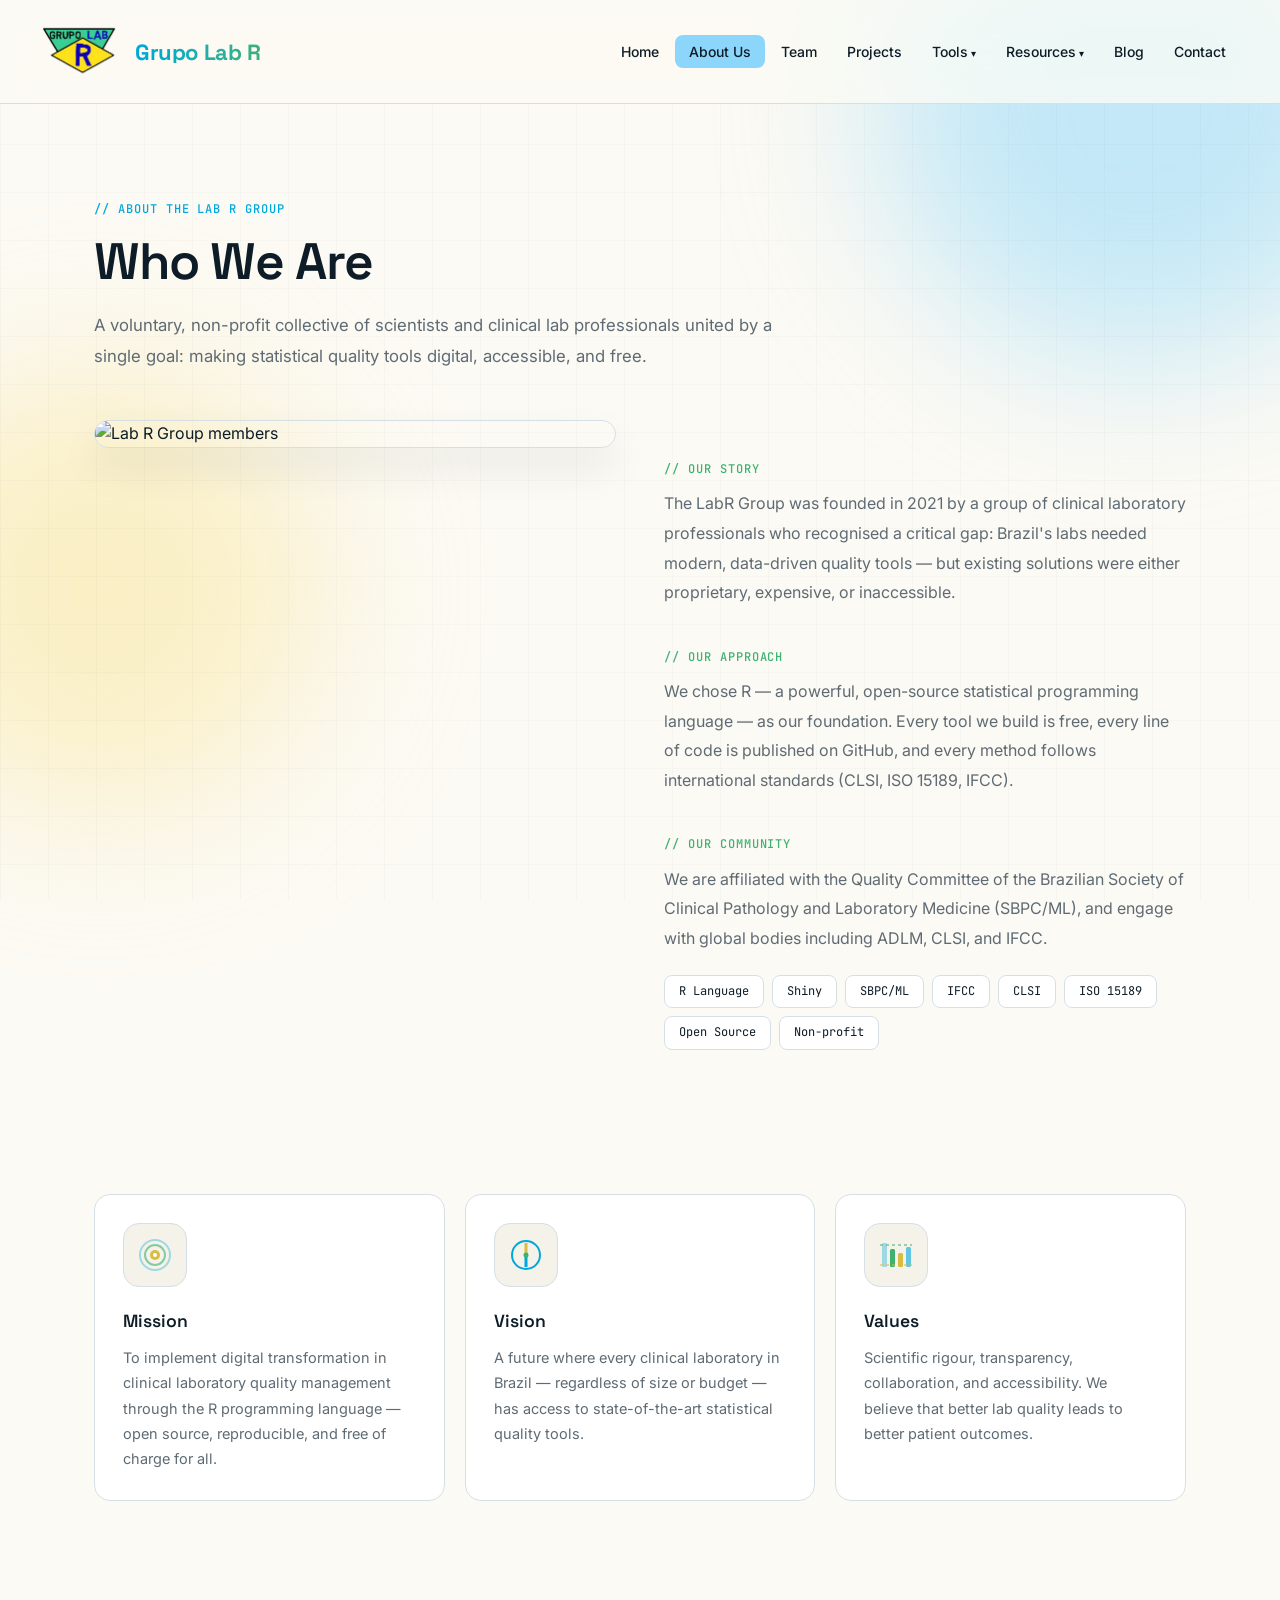
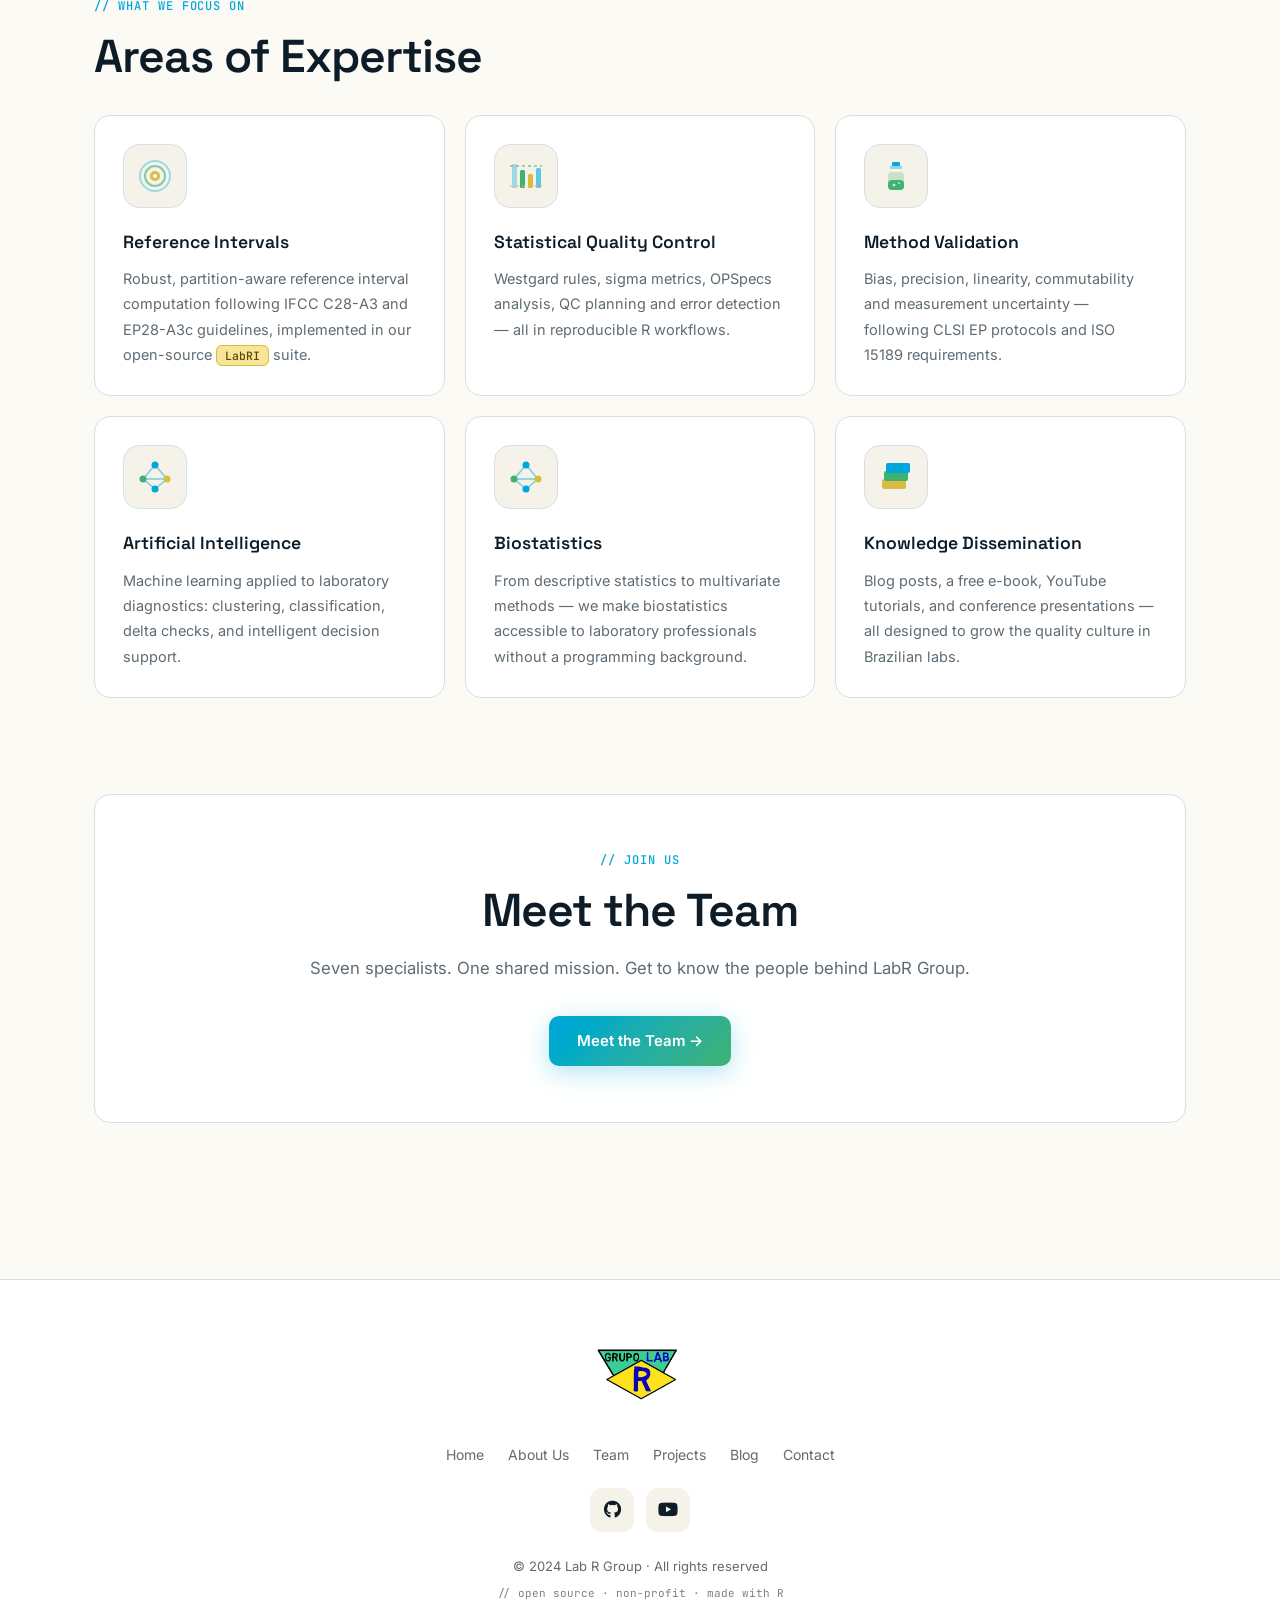
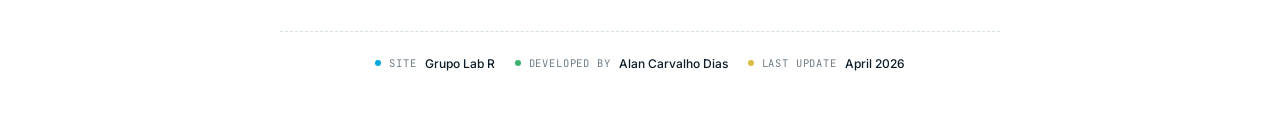
==== About_us.html @ 24d8f0b1 "Add files via upload" ====
<!DOCTYPE html>
<html lang="en">
<head>
  <meta charset="utf-8"/>
  <meta name="viewport" content="width=device-width, initial-scale=1.0"/>
  <title>About Us — Lab R Group</title>
  <link rel="stylesheet" href="labr-style.css"/>
  <link rel="stylesheet" href="https://cdnjs.cloudflare.com/ajax/libs/font-awesome/6.4.2/css/all.min.css"/>
  <script defer src="labr-icons.js"></script>
</head>
<body>

<nav class="labr-nav">
  <a href="index.html" class="nav-logo">
    <img src="imagens/logo_grupo_lab_r.png" alt="Lab R Group"/>
    <div class="brand-wrap">
      <span class="brand">Grupo Lab R</span>
      <span class="brand-sub">grupolabr.com</span>
    </div>
  </a>
  <ul class="nav-links">
    <li><a href="index.html">Home</a></li>
    <li><a href="About_us.html" class="active">About Us</a></li>
    <li><a href="Team.html">Team</a></li>
    <li><a href="Projects.html">Projects</a></li>
    <li class="has-drop">
      <a href="#">Tools</a>
      <div class="drop">
        <a href="LabRI_Packed.html"><i class="fa fa-cogs" style="width:16px"></i> LabRI Packed</a>
        <a href="LabRI_chatbot.html"><i class="fa fa-robot" style="width:16px"></i> LabRI Chatbot</a>
      </div>
    </li>
    <li class="has-drop">
      <a href="#">Resources</a>
      <div class="drop">
        <a href="Book.html"><i class="fa fa-book" style="width:16px"></i> Book</a>
        <a href="Presentations.html"><i class="fa fa-desktop" style="width:16px"></i> Presentations</a>
      </div>
    </li>
    <li><a href="Blog.html">Blog</a></li>
    <li><a href="Contact.html">Contact</a></li>
  </ul>
  <button class="nav-hamburger" id="hamburger" aria-label="Menu">
    <span></span><span></span><span></span>
  </button>
</nav>
<div class="nav-mobile" id="mobileNav">
  <a href="index.html">Home</a>
  <a href="About_us.html">About Us</a>
  <a href="Team.html">Team</a>
  <a href="Projects.html">Projects</a>
  <a href="LabRI_Packed.html">LabRI Packed</a>
  <a href="LabRI_chatbot.html">LabRI Chatbot</a>
  <a href="Book.html">Book</a>
  <a href="Presentations.html">Presentations</a>
  <a href="Blog.html">Blog</a>
  <a href="Contact.html">Contact</a>
</div>

<div class="page">

  <!-- Page header -->
  <section class="section" style="padding-bottom:0;">
    <div class="section-label">// about the lab r group</div>
    <h1 class="section-title" style="font-size:clamp(2rem,4vw,3.2rem);">Who We Are</h1>
    <p class="section-body">A voluntary, non-profit collective of scientists and clinical lab professionals united by a single goal: making statistical quality tools digital, accessible, and free.</p>
  </section>

  <!-- Group photo + intro -->
  <section class="section" style="padding-top:48px;">
    <div class="about-grid">
      <div class="about-img">
        <img src="imagens/Grupo_LabR_R.png" alt="Lab R Group members"/>
      </div>
      <div>
        <div class="about-block">
          <h3>// our story</h3>
          <p>The LabR Group was founded in 2021 by a group of clinical laboratory professionals who recognised a critical gap: Brazil's labs needed modern, data-driven quality tools — but existing solutions were either proprietary, expensive, or inaccessible.</p>
        </div>
        <div class="about-block">
          <h3>// our approach</h3>
          <p>We chose R — a powerful, open-source statistical programming language — as our foundation. Every tool we build is free, every line of code is published on GitHub, and every method follows international standards (CLSI, ISO 15189, IFCC).</p>
        </div>
        <div class="about-block">
          <h3>// our community</h3>
          <p>We are affiliated with the Quality Committee of the Brazilian Society of Clinical Pathology and Laboratory Medicine (SBPC/ML), and engage with global bodies including ADLM, CLSI, and IFCC.</p>
        </div>
        <div class="tags">
          <span class="tag">R Language</span>
          <span class="tag">Shiny</span>
          <span class="tag">SBPC/ML</span>
          <span class="tag">IFCC</span>
          <span class="tag">CLSI</span>
          <span class="tag">ISO 15189</span>
          <span class="tag">Open Source</span>
          <span class="tag">Non-profit</span>
        </div>
      </div>
    </div>
  </section>

  <!-- Mission / Vision / Values -->
  <section class="section" style="padding-top:0;">
    <div class="cards-grid">
      <div class="card">
        <div class="card-icon" data-icon="target"></div>
        <h3>Mission</h3>
        <p>To implement digital transformation in clinical laboratory quality management through the R programming language — open source, reproducible, and free of charge for all.</p>
      </div>
      <div class="card">
        <div class="card-icon cyan" data-icon="compass"></div>
        <h3>Vision</h3>
        <p>A future where every clinical laboratory in Brazil — regardless of size or budget — has access to state-of-the-art statistical quality tools.</p>
      </div>
      <div class="card">
        <div class="card-icon" data-icon="sigma"></div>
        <h3>Values</h3>
        <p>Scientific rigour, transparency, collaboration, and accessibility. We believe that better lab quality leads to better patient outcomes.</p>
      </div>
    </div>
  </section>

  <!-- Focus areas -->
  <section class="section" style="padding-top:0;">
    <div class="section-label">// what we focus on</div>
    <h2 class="section-title">Areas of Expertise</h2>
    <div class="cards-grid" style="margin-top:32px;">
      <div class="card">
        <div class="card-icon" data-icon="target"></div>
        <h3>Reference Intervals</h3>
        <p>Robust, partition-aware reference interval computation following IFCC C28-A3 and EP28-A3c guidelines, implemented in our open-source <span class="chip">LabRI</span> suite.</p>
      </div>
      <div class="card">
        <div class="card-icon cyan" data-icon="sigma"></div>
        <h3>Statistical Quality Control</h3>
        <p>Westgard rules, sigma metrics, OPSpecs analysis, QC planning and error detection — all in reproducible R workflows.</p>
      </div>
      <div class="card">
        <div class="card-icon" data-icon="flask"></div>
        <h3>Method Validation</h3>
        <p>Bias, precision, linearity, commutability and measurement uncertainty — following CLSI EP protocols and ISO 15189 requirements.</p>
      </div>
      <div class="card">
        <div class="card-icon cyan" data-icon="network"></div>
        <h3>Artificial Intelligence</h3>
        <p>Machine learning applied to laboratory diagnostics: clustering, classification, delta checks, and intelligent decision support.</p>
      </div>
      <div class="card">
        <div class="card-icon" data-icon="network"></div>
        <h3>Biostatistics</h3>
        <p>From descriptive statistics to multivariate methods — we make biostatistics accessible to laboratory professionals without a programming background.</p>
      </div>
      <div class="card">
        <div class="card-icon cyan" data-icon="stack"></div>
        <h3>Knowledge Dissemination</h3>
        <p>Blog posts, a free e-book, YouTube tutorials, and conference presentations — all designed to grow the quality culture in Brazilian labs.</p>
      </div>
    </div>
  </section>

  <!-- CTA -->
  <section class="section" style="padding-top:0; text-align:center;">
    <div style="background:var(--bg2); border:1px solid var(--border); border-radius:16px; padding:56px 32px;">
      <div class="section-label" style="text-align:center;">// join us</div>
      <h2 class="section-title" style="text-align:center; margin:0 auto 16px;">Meet the Team</h2>
      <p class="section-body" style="margin:0 auto 32px;">Seven specialists. One shared mission. Get to know the people behind LabR Group.</p>
      <a href="Team.html" class="btn-primary">Meet the Team →</a>
    </div>
  </section>

</div>

<footer class="labr-footer">
  <div class="footer-logo"><img src="imagens/logo_grupo_lab_r.png" alt="Lab R Group"/></div>
  <div class="footer-links">
    <a href="index.html">Home</a>
    <a href="About_us.html">About Us</a>
    <a href="Team.html">Team</a>
    <a href="Projects.html">Projects</a>
    <a href="Blog.html">Blog</a>
    <a href="Contact.html">Contact</a>
  </div>
  <div class="footer-social">
    <a href="https://github.com/labrgrupo/site_labrgroup"><i class="fab fa-github"></i></a>
    <a href="https://www.youtube.com/@grupolabr4872/videos"><i class="fab fa-youtube"></i></a>
  </div>
  <div class="footer-copy">© 2024 Lab R Group · All rights reserved</div>
  <div class="footer-mono">// open source · non-profit · made with R</div>
  <div class="footer-meta">
    <span class="meta-item"><span class="dot"></span><span class="meta-label">Site</span><span class="meta-value">Grupo Lab R</span></span>
    <span class="meta-item"><span class="dot"></span><span class="meta-label">Developed by</span><span class="meta-value">Alan Carvalho Dias</span></span>
    <span class="meta-item"><span class="dot"></span><span class="meta-label">Last update</span><span class="meta-value">April 2026</span></span>
  </div>
</footer>

<script>
  document.getElementById('hamburger').addEventListener('click', () =>
    document.getElementById('mobileNav').classList.toggle('open'));
  const io = new IntersectionObserver(es => es.forEach(e => { if(e.isIntersecting){e.target.classList.add('in');io.unobserve(e.target);} }), {threshold:.12});
  document.querySelectorAll('.section, .card, .team-card, .about-img').forEach(el => { el.classList.add('reveal'); io.observe(el); });
  document.querySelectorAll('.card').forEach(c => c.addEventListener('mousemove', e => { const r=c.getBoundingClientRect(); c.style.setProperty('--mx',((e.clientX-r.left)/r.width*100)+'%'); c.style.setProperty('--my',((e.clientY-r.top)/r.height*100)+'%'); }));
</script>
<script>
  // Nav auto-hide on scroll
  (function(){
    const nav = document.querySelector('.labr-nav');
    let last = 0;
    window.addEventListener('scroll', () => {
      const y = window.scrollY;
      nav.classList.toggle('scrolled', y > 40);
      if (y > last && y > 140) nav.classList.add('hidden');
      else nav.classList.remove('hidden');
      last = y;
    }, { passive: true });
  })();</script>
</body>
</html>
---- labr-style.css ----
/* ===== LAB R GROUP — Pastel Tech Light Mode ===== */
@import url('https://fonts.googleapis.com/css2?family=Space+Grotesk:wght@400;500;600;700&family=Inter:wght@400;500;600;700&family=JetBrains+Mono:wght@400;500&display=swap');

:root {
  /* Light background - subtly warm */
  --bg:        oklch(98.5% 0.008 95);
  --bg2:       #ffffff;
  --bg3:       oklch(96% 0.012 95);
  --border:    oklch(90% 0.015 230);
  --text:      oklch(22% 0.03 240);
  --muted:     oklch(52% 0.02 240);

  /* Pastels — same chroma ~0.09, varied hue */
  --blue:      oklch(84% 0.09 230);
  --blue-deep: oklch(68% 0.14 230);
  --green:     oklch(86% 0.09 155);
  --green-deep:oklch(68% 0.14 155);
  --yellow:    oklch(92% 0.10 95);
  --yellow-deep:oklch(80% 0.14 95);

  --font:      'Space Grotesk', 'Inter', system-ui, sans-serif;
  --font-body: 'Inter', system-ui, sans-serif;
  --mono:      'JetBrains Mono', monospace;
}

*, *::before, *::after { box-sizing: border-box; margin: 0; padding: 0; }

html { scroll-behavior: smooth; }

body {
  font-family: var(--font-body);
  background: var(--bg);
  color: var(--text);
  min-height: 100vh;
  line-height: 1.6;
  overflow-x: hidden;
  position: relative;
}

/* Floating pastel blobs backdrop */
body::before, body::after {
  content: '';
  position: fixed;
  border-radius: 50%;
  filter: blur(80px);
  opacity: 0.5;
  pointer-events: none;
  z-index: 0;
  animation: floaty 18s ease-in-out infinite;
}
body::before {
  width: 520px; height: 520px;
  background: var(--blue);
  top: -160px; right: -120px;
}
body::after {
  width: 440px; height: 440px;
  background: var(--yellow);
  bottom: 10%; left: -120px;
  animation-delay: -9s;
}
@keyframes floaty {
  0%, 100% { transform: translate(0, 0) scale(1); }
  33%      { transform: translate(40px, -30px) scale(1.08); }
  66%      { transform: translate(-30px, 40px) scale(0.95); }
}

/* Subtle grid overlay */
.page::before {
  content: '';
  position: fixed; inset: 0;
  background-image:
    linear-gradient(oklch(60% 0.02 240 / 0.04) 1px, transparent 1px),
    linear-gradient(90deg, oklch(60% 0.02 240 / 0.04) 1px, transparent 1px);
  background-size: 48px 48px;
  pointer-events: none; z-index: 0;
}

/* ── Navbar ── */
.labr-nav {
  position: fixed; top: 0; left: 0; right: 0;
  z-index: 1000;
  display: flex; align-items: center; justify-content: space-between;
  padding: 0 40px;
  height: 104px;
  background: oklch(98.5% 0.008 95 / 0.82);
  transform: translateY(0);
  transition: transform .4s cubic-bezier(.4,0,.2,1), box-shadow .3s, height .3s;
  will-change: transform;
  backdrop-filter: blur(20px) saturate(180%);
  -webkit-backdrop-filter: blur(20px) saturate(180%);
  border-bottom: 1px solid var(--border);
}

.labr-nav .nav-logo {
  display: flex; align-items: center; gap: 12px;
  text-decoration: none;
}
.labr-nav .nav-logo img { height: 72px; width: auto; transition: transform .4s; }
.labr-nav:hover .nav-logo img { transform: rotate(-6deg) scale(1.04); }
.labr-nav .nav-logo .brand-wrap { display: flex; flex-direction: column; line-height: 1; }
.labr-nav .nav-logo .brand {
  font-family: var(--font);
  font-size: 22px;
  font-weight: 700;
  letter-spacing: -0.02em;
  background: linear-gradient(110deg, var(--blue-deep), var(--green-deep) 55%, var(--yellow-deep));
  background-size: 200% auto;
  -webkit-background-clip: text; -webkit-text-fill-color: transparent;
  background-clip: text;
  animation: shimmer 6s linear infinite;
}
.labr-nav .nav-logo .brand-sub { display: none; }

.labr-nav .nav-links {
  display: flex; align-items: center; gap: 2px;
  list-style: none;
}
.labr-nav .nav-links a {
  text-decoration: none; color: var(--text);
  font-size: 14px; font-weight: 500;
  padding: 8px 14px; border-radius: 8px;
  transition: color .2s, background .2s;
  white-space: nowrap;
}
.labr-nav .nav-links a:hover { background: var(--bg3); }
.labr-nav .nav-links a.active {
  background: var(--blue);
  color: oklch(22% 0.03 240);
}

.nav-links .has-drop { position: relative; }
.nav-links .has-drop > a::after { content: ' ▾'; font-size: 10px; }
.nav-links .drop {
  display: none;
  position: absolute; top: calc(100% + 6px); left: 0;
  background: var(--bg2);
  border: 1px solid var(--border);
  border-radius: 12px; padding: 8px; min-width: 200px;
  box-shadow: 0 20px 40px oklch(20% 0.05 240 / 0.12);
}
.nav-links .drop a {
  display: flex; align-items: center; gap: 10px;
  padding: 10px 14px; border-radius: 8px;
  color: var(--text); font-size: 13px; font-weight: 500;
}
.nav-links .drop a:hover { background: var(--bg3); }
.nav-links .has-drop:hover .drop {
  display: block;
  animation: dropIn .18s ease-out;
}
@keyframes dropIn {
  from { opacity: 0; transform: translateY(-4px); }
  to   { opacity: 1; transform: translateY(0); }
}

.nav-hamburger {
  display: none; flex-direction: column; gap: 5px;
  cursor: pointer; padding: 8px; background: none; border: none;
}
.nav-hamburger span {
  display: block; width: 22px; height: 2px;
  background: var(--text); border-radius: 2px; transition: .3s;
}

.nav-mobile {
  display: none;
  position: fixed; top: 104px; left: 0; right: 0; bottom: 0;
  background: oklch(98.5% 0.008 95 / 0.97);
  backdrop-filter: blur(16px);
  z-index: 999; padding: 32px;
  flex-direction: column; gap: 4px; overflow-y: auto;
}
.nav-mobile a {
  text-decoration: none; color: var(--text);
  font-size: 18px; font-weight: 500;
  padding: 14px 0;
  border-bottom: 1px solid var(--border);
  display: block;
}
.nav-mobile.open { display: flex; }

/* ── Page wrapper ── */
.page { position: relative; z-index: 1; padding-top: 104px; }

/* Scrolled state: shrink + shadow */
.labr-nav.scrolled { height: 76px; box-shadow: 0 8px 28px oklch(22% 0.03 240 / 0.08); }
.labr-nav.scrolled .nav-logo img { height: 52px; }
.labr-nav.scrolled .nav-logo .brand { font-size: 18px; }
.labr-nav.scrolled .nav-logo .brand-sub { font-size: 9.5px; margin-top: 2px; }

/* Hidden when scrolling down */
.labr-nav.hidden { transform: translateY(-100%); }

/* ── Hero ── */
.hero {
  min-height: 86vh;
  display: flex; flex-direction: column;
  justify-content: center; align-items: center;
  text-align: center;
  padding: 80px 24px 60px;
  position: relative;
}
.hero-badge {
  display: inline-flex; align-items: center; gap: 10px;
  background: var(--bg2);
  border: 1px solid var(--border);
  border-radius: 100px;
  padding: 8px 18px 8px 14px;
  font-family: var(--mono); font-size: 12px;
  color: var(--text); letter-spacing: 0.03em;
  margin-bottom: 28px;
  box-shadow: 0 2px 16px oklch(22% 0.03 240 / 0.04);
  animation: fadeUp .7s ease-out;
}
.hero-badge .dot {
  width: 8px; height: 8px; border-radius: 50%;
  background: var(--green-deep);
  animation: pulse 2s infinite;
  box-shadow: 0 0 0 0 var(--green-deep);
}
@keyframes pulse {
  0%   { box-shadow: 0 0 0 0 oklch(68% 0.14 155 / 0.5); }
  70%  { box-shadow: 0 0 0 10px oklch(68% 0.14 155 / 0); }
  100% { box-shadow: 0 0 0 0 oklch(68% 0.14 155 / 0); }
}
@keyframes fadeUp {
  from { opacity: 0; transform: translateY(20px); }
  to   { opacity: 1; transform: translateY(0); }
}
.hero h1 {
  font-family: var(--font);
  font-size: clamp(2.6rem, 6vw, 5.2rem);
  font-weight: 600; line-height: 1.05;
  letter-spacing: -0.025em;
  max-width: 920px;
  margin-bottom: 24px;
  animation: fadeUp .8s .1s both;
}
.hero h1 em {
  font-style: normal;
  background: linear-gradient(110deg, var(--blue-deep), var(--green-deep) 60%, var(--yellow-deep));
  background-size: 200% auto;
  -webkit-background-clip: text; -webkit-text-fill-color: transparent;
  background-clip: text;
  animation: shimmer 6s linear infinite;
}
@keyframes shimmer {
  0%   { background-position: 0% center; }
  100% { background-position: 200% center; }
}
.hero p {
  font-size: 1.15rem; color: var(--muted);
  max-width: 620px; margin: 0 auto 36px;
  line-height: 1.75;
  animation: fadeUp .8s .2s both;
}
.hero-ctas {
  display: flex; gap: 12px; flex-wrap: wrap; justify-content: center;
  margin-bottom: 72px;
  animation: fadeUp .8s .3s both;
}
.btn-primary {
  background: linear-gradient(135deg, var(--blue-deep), var(--green-deep));
  color: #fff;
  padding: 13px 28px; border-radius: 10px;
  font-size: 15px; font-weight: 600;
  text-decoration: none; border: none; cursor: pointer;
  transition: transform .18s, box-shadow .2s;
  box-shadow: 0 6px 24px oklch(68% 0.14 230 / 0.3);
  display: inline-flex; align-items: center; gap: 8px;
  font-family: var(--font-body);
}
.btn-primary:hover {
  transform: translateY(-2px);
  box-shadow: 0 10px 32px oklch(68% 0.14 230 / 0.4);
}
.btn-ghost {
  background: var(--bg2); color: var(--text);
  padding: 13px 28px; border-radius: 10px;
  font-size: 15px; font-weight: 500;
  text-decoration: none; border: 1px solid var(--border);
  transition: transform .18s, border-color .2s, background .2s;
  display: inline-flex; align-items: center; gap: 8px;
  font-family: var(--font-body);
}
.btn-ghost:hover {
  transform: translateY(-2px);
  border-color: var(--blue-deep);
  background: var(--blue);
}

/* ── Stats bar ── */
.stats-bar {
  display: grid; grid-template-columns: repeat(auto-fit, minmax(160px, 1fr));
  gap: 16px; max-width: 820px; width: 100%; margin: 0 auto;
  animation: fadeUp .9s .4s both;
}
.stat-item {
  background: var(--bg2);
  border: 1px solid var(--border);
  border-radius: 14px;
  padding: 24px 20px; text-align: center;
  transition: transform .2s, box-shadow .2s;
  position: relative;
  overflow: hidden;
}
.stat-item:nth-child(1)::before { background: var(--blue); }
.stat-item:nth-child(2)::before { background: var(--green); }
.stat-item:nth-child(3)::before { background: var(--yellow); }
.stat-item:nth-child(4)::before { background: var(--blue); }
.stat-item::before {
  content: '';
  position: absolute; top: 0; left: 0; right: 0;
  height: 4px;
}
.stat-item:hover {
  transform: translateY(-3px);
  box-shadow: 0 12px 28px oklch(22% 0.03 240 / 0.08);
}
.stat-num {
  font-family: var(--mono); font-size: 2.1rem; font-weight: 500;
  color: var(--text); display: block;
  letter-spacing: -0.02em;
}
.stat-label {
  font-size: 11.5px; color: var(--muted); margin-top: 6px;
  letter-spacing: 0.06em; text-transform: uppercase;
  font-weight: 500;
}

/* ── Section ── */
.section { padding: 96px 24px; max-width: 1140px; margin: 0 auto; position: relative; }
.section-label {
  font-family: var(--mono); font-size: 12px;
  color: var(--blue-deep); letter-spacing: 0.08em;
  text-transform: uppercase; margin-bottom: 14px;
  font-weight: 500;
}
.section-title {
  font-family: var(--font);
  font-size: clamp(1.9rem, 3.6vw, 2.9rem);
  font-weight: 600; letter-spacing: -0.022em;
  margin-bottom: 18px; line-height: 1.15;
  color: var(--text);
}
.section-body { color: var(--muted); font-size: 1.05rem; line-height: 1.85; max-width: 680px; }

/* ── Cards ── */
.cards-grid {
  display: grid;
  grid-template-columns: repeat(auto-fit, minmax(300px, 1fr));
  gap: 20px; margin-top: 48px;
}
.card {
  background: var(--bg2);
  border: 1px solid var(--border);
  border-radius: 16px; padding: 28px;
  transition: transform .22s, box-shadow .22s, border-color .22s;
  position: relative;
  overflow: hidden;
}
.card::after {
  content: '';
  position: absolute; inset: 0;
  background: radial-gradient(circle at var(--mx, 50%) var(--my, 0%), oklch(84% 0.09 230 / 0.25), transparent 50%);
  opacity: 0;
  transition: opacity .3s;
  pointer-events: none;
}
.card:hover {
  transform: translateY(-4px);
  box-shadow: 0 20px 40px oklch(22% 0.03 240 / 0.08);
  border-color: var(--blue-deep);
}
.card:hover::after { opacity: 1; }
.card-icon {
  width: 64px; height: 64px; border-radius: 16px;
  background: var(--bg3);
  display: flex; align-items: center; justify-content: center;
  margin-bottom: 20px;
  transition: transform .28s;
  border: 1px solid var(--border);
}
.card-icon svg { width: 40px; height: 40px; }
.card:hover .card-icon { transform: translateY(-3px); background: var(--bg2); }
.card-icon.green  { background: oklch(94% 0.04 155); }
.card-icon.yellow { background: oklch(96% 0.05 95); }
.card-icon.blue   { background: oklch(94% 0.04 230); }
.card h3 {
  font-family: var(--font);
  font-size: 1.1rem; font-weight: 600;
  margin-bottom: 10px; color: var(--text);
}
.card p { color: var(--muted); font-size: 14.5px; line-height: 1.75; }

/* CTA card */
.card-cta {
  background: var(--bg2); border: 1px solid var(--border);
  border-radius: 16px; overflow: hidden;
  transition: transform .22s, box-shadow .22s, border-color .22s;
  cursor: pointer; text-decoration: none; color: var(--text);
  display: block;
}
.card-cta:hover {
  transform: translateY(-4px);
  border-color: var(--green-deep);
  box-shadow: 0 20px 40px oklch(22% 0.03 240 / 0.1);
}
.card-cta img { width: 100%; display: block; transition: transform .4s; }
.card-cta:hover img { transform: scale(1.04); }
.card-banner { width: 100%; aspect-ratio: 16/9; display: block; overflow: hidden; transition: transform .4s; }
.card-banner svg { width: 100%; height: 100%; display: block; }
.card-cta:hover .card-banner { transform: scale(1.03); }
.card-cta-body { padding: 22px 24px; }
.card-cta-body h3 {
  font-family: var(--font);
  font-size: 1.05rem; font-weight: 600; margin-bottom: 4px;
}
.card-cta-body p { font-size: 13.5px; color: var(--muted); line-height: 1.6; }
.card-cta-body .arrow {
  display: inline-block; color: var(--blue-deep);
  font-size: 18px; margin-top: 12px;
  transition: transform .25s;
}
.card-cta:hover .arrow { transform: translateX(6px); }

/* ── Video ── */
.video-wrap {
  margin-top: 48px;
  border-radius: 18px; overflow: hidden;
  border: 1px solid var(--border);
  box-shadow: 0 30px 60px oklch(22% 0.03 240 / 0.12);
  aspect-ratio: 16/9; max-width: 760px; margin-inline: auto;
}
.video-wrap iframe { width: 100%; height: 100%; border: none; display: block; }

/* ── Team ── */
.team-grid {
  display: grid;
  grid-template-columns: repeat(auto-fill, minmax(290px, 1fr));
  gap: 24px; margin-top: 48px;
}
.team-card {
  background: var(--bg2); border: 1px solid var(--border);
  border-radius: 16px; padding: 28px 24px;
  transition: transform .22s, box-shadow .22s, border-color .22s;
  position: relative; overflow: hidden;
}
.team-card::before {
  content: ''; position: absolute;
  top: 0; left: 0; right: 0; height: 60px;
  background: var(--blue);
  opacity: 0.6;
}
.team-card:nth-child(3n+2)::before { background: var(--green); }
.team-card:nth-child(3n+3)::before { background: var(--yellow); }
.team-card:hover {
  transform: translateY(-4px);
  box-shadow: 0 20px 40px oklch(22% 0.03 240 / 0.1);
}
.team-photo {
  width: 96px; height: 96px; border-radius: 50%;
  object-fit: cover;
  border: 4px solid var(--bg2);
  margin-bottom: 16px;
  position: relative; z-index: 1;
  box-shadow: 0 8px 24px oklch(22% 0.03 240 / 0.12);
}
.team-name {
  font-family: var(--font);
  font-size: 1.1rem; font-weight: 600;
  margin-bottom: 6px; position: relative; z-index: 1;
}
.team-cred {
  list-style: none; margin-top: 14px;
}
.team-cred li {
  font-size: 12.5px; color: var(--muted);
  padding: 6px 0; border-bottom: 1px solid var(--border);
  line-height: 1.5;
}
.team-cred li:last-child { border-bottom: none; }
.team-linkedin {
  display: inline-flex; align-items: center; gap: 6px;
  margin-top: 16px; color: var(--blue-deep);
  font-size: 13px; text-decoration: none; font-weight: 500;
  padding: 6px 12px; border-radius: 8px;
  background: var(--blue);
  transition: transform .18s;
}
.team-linkedin:hover { transform: translateY(-2px); }

/* ── About ── */
.about-grid {
  display: grid; grid-template-columns: 1fr 1fr;
  gap: 48px; align-items: start;
}
.about-img {
  width: 100%; border-radius: 16px;
  border: 1px solid var(--border);
  overflow: hidden;
  box-shadow: 0 20px 40px oklch(22% 0.03 240 / 0.08);
}
.about-img img { width: 100%; display: block; }
.about-block { margin-top: 40px; }
.about-block h3 {
  font-family: var(--mono); font-size: 12px;
  color: var(--green-deep); letter-spacing: 0.08em;
  text-transform: uppercase; margin-bottom: 10px;
  font-weight: 500;
}
.about-block p { color: var(--muted); font-size: 1rem; line-height: 1.85; }

/* Tags */
.tags { display: flex; flex-wrap: wrap; gap: 8px; margin-top: 22px; }
.tag {
  background: var(--bg2); border: 1px solid var(--border);
  border-radius: 8px; padding: 6px 14px;
  font-family: var(--mono); font-size: 12px; color: var(--text);
  transition: background .2s, border-color .2s;
}
.tag:nth-child(3n+1):hover { background: var(--blue); border-color: var(--blue-deep); }
.tag:nth-child(3n+2):hover { background: var(--green); border-color: var(--green-deep); }
.tag:nth-child(3n+3):hover { background: var(--yellow); border-color: var(--yellow-deep); }

/* Chip */
.chip {
  font-family: var(--mono); font-size: 11.5px;
  background: var(--yellow);
  color: oklch(40% 0.08 95);
  border: 1px solid var(--yellow-deep);
  border-radius: 6px; padding: 2px 8px;
  font-weight: 500;
}
.chip.green { background: var(--green); color: oklch(35% 0.08 155); border-color: var(--green-deep); }
.chip.blue  { background: var(--blue);  color: oklch(35% 0.08 230); border-color: var(--blue-deep); }

/* Reveal animation utility */
.reveal { opacity: 0; transform: translateY(30px); transition: opacity .7s ease-out, transform .7s ease-out; }
.reveal.in { opacity: 1; transform: translateY(0); }

/* Marquee tags */
.marquee {
  overflow: hidden;
  mask-image: linear-gradient(90deg, transparent, black 10%, black 90%, transparent);
  -webkit-mask-image: linear-gradient(90deg, transparent, black 10%, black 90%, transparent);
  padding: 24px 0;
}
.marquee-track {
  display: flex; gap: 16px;
  animation: marquee 40s linear infinite;
  width: max-content;
}
.marquee .tag { flex-shrink: 0; }
@keyframes marquee {
  from { transform: translateX(0); }
  to   { transform: translateX(-50%); }
}

/* Big CTA block */
.cta-block {
  background: linear-gradient(135deg, var(--blue) 0%, var(--green) 50%, var(--yellow) 100%);
  border-radius: 24px; padding: 64px 40px; text-align: center;
  border: 1px solid var(--border);
  position: relative; overflow: hidden;
}
.cta-block::before {
  content: ''; position: absolute;
  inset: 1px; border-radius: 23px;
  background: var(--bg2);
  z-index: 0;
}
.cta-block > * { position: relative; z-index: 1; }

/* ── Footer ── */
.labr-footer {
  background: var(--bg2);
  border-top: 1px solid var(--border);
  padding: 56px 24px 40px;
  text-align: center;
  position: relative; z-index: 1;
  margin-top: 60px;
}
.footer-logo img { height: 80px; margin-bottom: 20px; }
.footer-links {
  display: flex; gap: 24px; justify-content: center;
  margin-bottom: 22px; flex-wrap: wrap;
}
.footer-links a {
  text-decoration: none; color: var(--muted); font-size: 14px;
  transition: color .2s;
}
.footer-links a:hover { color: var(--blue-deep); }
.footer-social {
  display: flex; gap: 12px; justify-content: center; margin-bottom: 24px;
}
.footer-social a {
  width: 44px; height: 44px; border-radius: 12px;
  background: var(--bg3);
  color: var(--text);
  display: inline-flex; align-items: center; justify-content: center;
  font-size: 18px; text-decoration: none;
  transition: transform .2s, background .2s;
}
.footer-social a:hover { transform: translateY(-3px); background: var(--blue); }
.footer-copy { font-size: 13px; color: var(--muted); }
.footer-mono {
  font-family: var(--mono); font-size: 11px;
  color: oklch(60% 0.02 240);
  margin-top: 8px;
}
.footer-meta {
  margin-top: 28px; padding-top: 22px;
  border-top: 1px dashed var(--border);
  max-width: 720px; margin-left: auto; margin-right: auto;
  display: flex; flex-wrap: wrap; justify-content: center; gap: 10px 20px;
  font-size: 12px; color: var(--muted);
}
.footer-meta .meta-item {
  display: inline-flex; align-items: center; gap: 8px;
}
.footer-meta .meta-item .dot {
  width: 6px; height: 6px; border-radius: 50%;
  display: inline-block;
}
.footer-meta .meta-item:nth-child(1) .dot { background: var(--blue-deep); }
.footer-meta .meta-item:nth-child(2) .dot { background: var(--green-deep); }
.footer-meta .meta-item:nth-child(3) .dot { background: var(--yellow-deep); }
.footer-meta .meta-label {
  font-family: var(--mono); font-size: 10.5px;
  letter-spacing: 0.08em; text-transform: uppercase;
  color: oklch(58% 0.02 240);
}
.footer-meta .meta-value { color: var(--text); font-weight: 500; }
.footer-meta a.meta-value { text-decoration: none; transition: color .2s; }
.footer-meta a.meta-value:hover { color: var(--blue-deep); }

/* ── Decorative tech element ── */
.tech-viz {
  display: flex; gap: 3px; align-items: flex-end;
  height: 36px; width: 100%;
  margin-top: 20px;
}
.tech-viz .bar {
  flex: 1; background: var(--blue);
  border-radius: 3px 3px 0 0;
  animation: bar-dance 1.8s ease-in-out infinite;
}
.tech-viz .bar:nth-child(2n) { background: var(--green); animation-delay: -0.3s; }
.tech-viz .bar:nth-child(3n) { background: var(--yellow); animation-delay: -0.6s; }
.tech-viz .bar:nth-child(5n) { animation-delay: -0.9s; }
@keyframes bar-dance {
  0%, 100% { height: 30%; } 50% { height: 100%; }
}

/* ── Extra animations ── */

/* Animated gradient orbit for hero */
.hero-orbit {
  position: absolute; inset: 0; pointer-events: none; z-index: 0;
  overflow: hidden;
}
.hero-orbit .ring {
  position: absolute;
  border-radius: 50%;
  border: 1.5px dashed oklch(68% 0.14 230 / 0.25);
  top: 50%; left: 50%;
  animation: spin 40s linear infinite;
}
.hero-orbit .ring.r1 { width: 620px; height: 620px; margin: -310px 0 0 -310px; }
.hero-orbit .ring.r2 { width: 860px; height: 860px; margin: -430px 0 0 -430px;
  border-color: oklch(68% 0.14 155 / 0.22); animation-duration: 60s; animation-direction: reverse; }
.hero-orbit .ring.r3 { width: 1100px; height: 1100px; margin: -550px 0 0 -550px;
  border-color: oklch(80% 0.14 95 / 0.2); animation-duration: 80s; }

/* Elegant hero backdrop: soft gradient mesh + drifting particles */
.hero-mesh {
  position: absolute; inset: 0; z-index: 0; pointer-events: none;
  overflow: hidden;
}
.hero-mesh .blob {
  position: absolute; border-radius: 50%;
  filter: blur(70px); opacity: .55;
  animation: meshDrift 22s ease-in-out infinite;
}
.hero-mesh .b1 { width: 380px; height: 380px; background: var(--blue);   top: 12%; left: 8%;  animation-delay: 0s; }
.hero-mesh .b2 { width: 320px; height: 320px; background: var(--green);  top: 48%; left: 42%; animation-delay: -7s; }
.hero-mesh .b3 { width: 360px; height: 360px; background: var(--yellow); top: 18%; right: 10%; animation-delay: -14s; }
@keyframes meshDrift {
  0%, 100% { transform: translate(0,0) scale(1); }
  33%      { transform: translate(40px,-20px) scale(1.1); }
  66%      { transform: translate(-30px,30px) scale(0.95); }
}

.hero-particles { position: absolute; inset: 0; }
.hero-particles .p {
  position: absolute; width: 6px; height: 6px; border-radius: 50%;
  opacity: 0; animation: floatUp 14s linear infinite;
}
.hero-particles .p:nth-child(1)  { left: 8%;  background: var(--blue-deep);  animation-delay: 0s; }
.hero-particles .p:nth-child(2)  { left: 18%; background: var(--green-deep); animation-delay: -2s; width:4px;height:4px; }
.hero-particles .p:nth-child(3)  { left: 28%; background: var(--yellow-deep); animation-delay: -4s; }
.hero-particles .p:nth-child(4)  { left: 72%; background: var(--blue-deep);  animation-delay: -1s; width:5px;height:5px; }
.hero-particles .p:nth-child(5)  { left: 82%; background: var(--green-deep); animation-delay: -6s; }
.hero-particles .p:nth-child(6)  { left: 92%; background: var(--yellow-deep); animation-delay: -9s; width:4px;height:4px; }
.hero-particles .p:nth-child(7)  { left: 38%; background: var(--blue-deep);  animation-delay: -3s; width:3px;height:3px; }
.hero-particles .p:nth-child(8)  { left: 62%; background: var(--green-deep); animation-delay: -8s; }
@keyframes floatUp {
  0%   { transform: translateY(100vh) translateX(0); opacity: 0; }
  10%  { opacity: .8; }
  90%  { opacity: .8; }
  100% { transform: translateY(-10vh) translateX(20px); opacity: 0; }
}

/* Subtle gridline pulse */
.hero-grid {
  position: absolute; inset: 0; z-index: 0; pointer-events: none;
  background-image:
    linear-gradient(oklch(68% 0.14 230 / 0.06) 1px, transparent 1px),
    linear-gradient(90deg, oklch(68% 0.14 230 / 0.06) 1px, transparent 1px);
  background-size: 64px 64px;
  mask-image: radial-gradient(ellipse at center, black 30%, transparent 75%);
  -webkit-mask-image: radial-gradient(ellipse at center, black 30%, transparent 75%);
  animation: gridPulse 8s ease-in-out infinite;
}
@keyframes gridPulse {
  0%, 100% { opacity: .5; } 50% { opacity: .9; }
}
.hero-orbit .orb { display: none; }
.hero-orbit .orb::after {
  content: ''; display: block;
  width: 14px; height: 14px; border-radius: 50%;
  box-shadow: 0 0 24px currentColor;
}
.hero-orbit .orb.o1 { color: var(--blue-deep);  transform: translate(-260px, 0); }
.hero-orbit .orb.o2 { color: var(--green-deep); transform: translate(0, -360px); animation-duration: 55s; animation-direction: reverse; }
.hero-orbit .orb.o3 { color: var(--yellow-deep); transform: translate(460px, 0); animation-duration: 70s; }
.hero-orbit .orb.o1::after { background: var(--blue-deep); }
.hero-orbit .orb.o2::after { background: var(--green-deep); }
.hero-orbit .orb.o3::after { background: var(--yellow-deep); }
@keyframes spin {
  from { transform: translate(-50%,-50%) rotate(0deg); }
  to   { transform: translate(-50%,-50%) rotate(360deg); }
}

/* Hero badge dot ping */
.hero-badge { animation: fadeUp .7s ease-out, pop 3s ease-in-out 1s infinite; }
@keyframes pop {
  0%, 90%, 100% { transform: translateY(0); }
  95% { transform: translateY(-4px); }
}

/* Gradient border card variant */
.card.featured {
  background: linear-gradient(var(--bg2), var(--bg2)) padding-box,
              linear-gradient(135deg, var(--blue-deep), var(--green-deep), var(--yellow-deep)) border-box;
  border: 2px solid transparent;
}

/* Animated underline for section titles */
.section-title.with-line::after {
  content: '';
  display: block;
  width: 64px; height: 4px;
  border-radius: 2px;
  background: linear-gradient(90deg, var(--blue-deep), var(--green-deep), var(--yellow-deep));
  background-size: 200% auto;
  margin-top: 14px;
  animation: shimmer 4s linear infinite;
}

/* Floating card tilt */
.card { transform-style: preserve-3d; }
.card-icon svg { transition: transform .4s cubic-bezier(.4,0,.2,1); }
.card:hover .card-icon svg { transform: rotate(8deg) scale(1.08); }

/* Button shine */
.btn-primary { position: relative; overflow: hidden; }
.btn-primary::before {
  content: ''; position: absolute;
  top: 0; left: -120%; width: 60%; height: 100%;
  background: linear-gradient(110deg, transparent, oklch(100% 0 0 / 0.35), transparent);
  transition: left .7s ease;
}
.btn-primary:hover::before { left: 130%; }

/* Reveal stagger */
.cards-grid .card:nth-child(2),
.cards-grid .card-cta:nth-child(2),
.team-grid .team-card:nth-child(2) { transition-delay: .08s; }
.cards-grid .card:nth-child(3),
.cards-grid .card-cta:nth-child(3),
.team-grid .team-card:nth-child(3) { transition-delay: .16s; }
.cards-grid .card:nth-child(4),
.team-grid .team-card:nth-child(4) { transition-delay: .24s; }
.cards-grid .card:nth-child(5),
.team-grid .team-card:nth-child(5) { transition-delay: .32s; }
.cards-grid .card:nth-child(6),
.team-grid .team-card:nth-child(6) { transition-delay: .40s; }
.team-grid .team-card:nth-child(7) { transition-delay: .48s; }

/* Number-glow pulse on stat cards */
.stat-item:hover .stat-num {
  background: linear-gradient(110deg, var(--blue-deep), var(--green-deep));
  -webkit-background-clip: text; -webkit-text-fill-color: transparent;
  background-clip: text;
}

/* Smoother blob motion */
body::before { animation-duration: 24s; }
body::after  { animation-duration: 26s; }

/* Marquee of tags for hero */
.chip-marquee {
  display: flex; gap: 12px;
  animation: marquee 32s linear infinite;
  width: max-content;
  padding: 12px 0;
}

/* ── Responsive ── */
@media (max-width: 900px) {
  .labr-nav .nav-links { display: none; }
  .nav-hamburger { display: flex; }
}
@media (max-width: 768px) {
  .labr-nav { padding: 0 20px; }
  .about-grid { grid-template-columns: 1fr; }
  .section { padding: 64px 20px; }
  .hero { padding: 60px 20px 40px; }
}
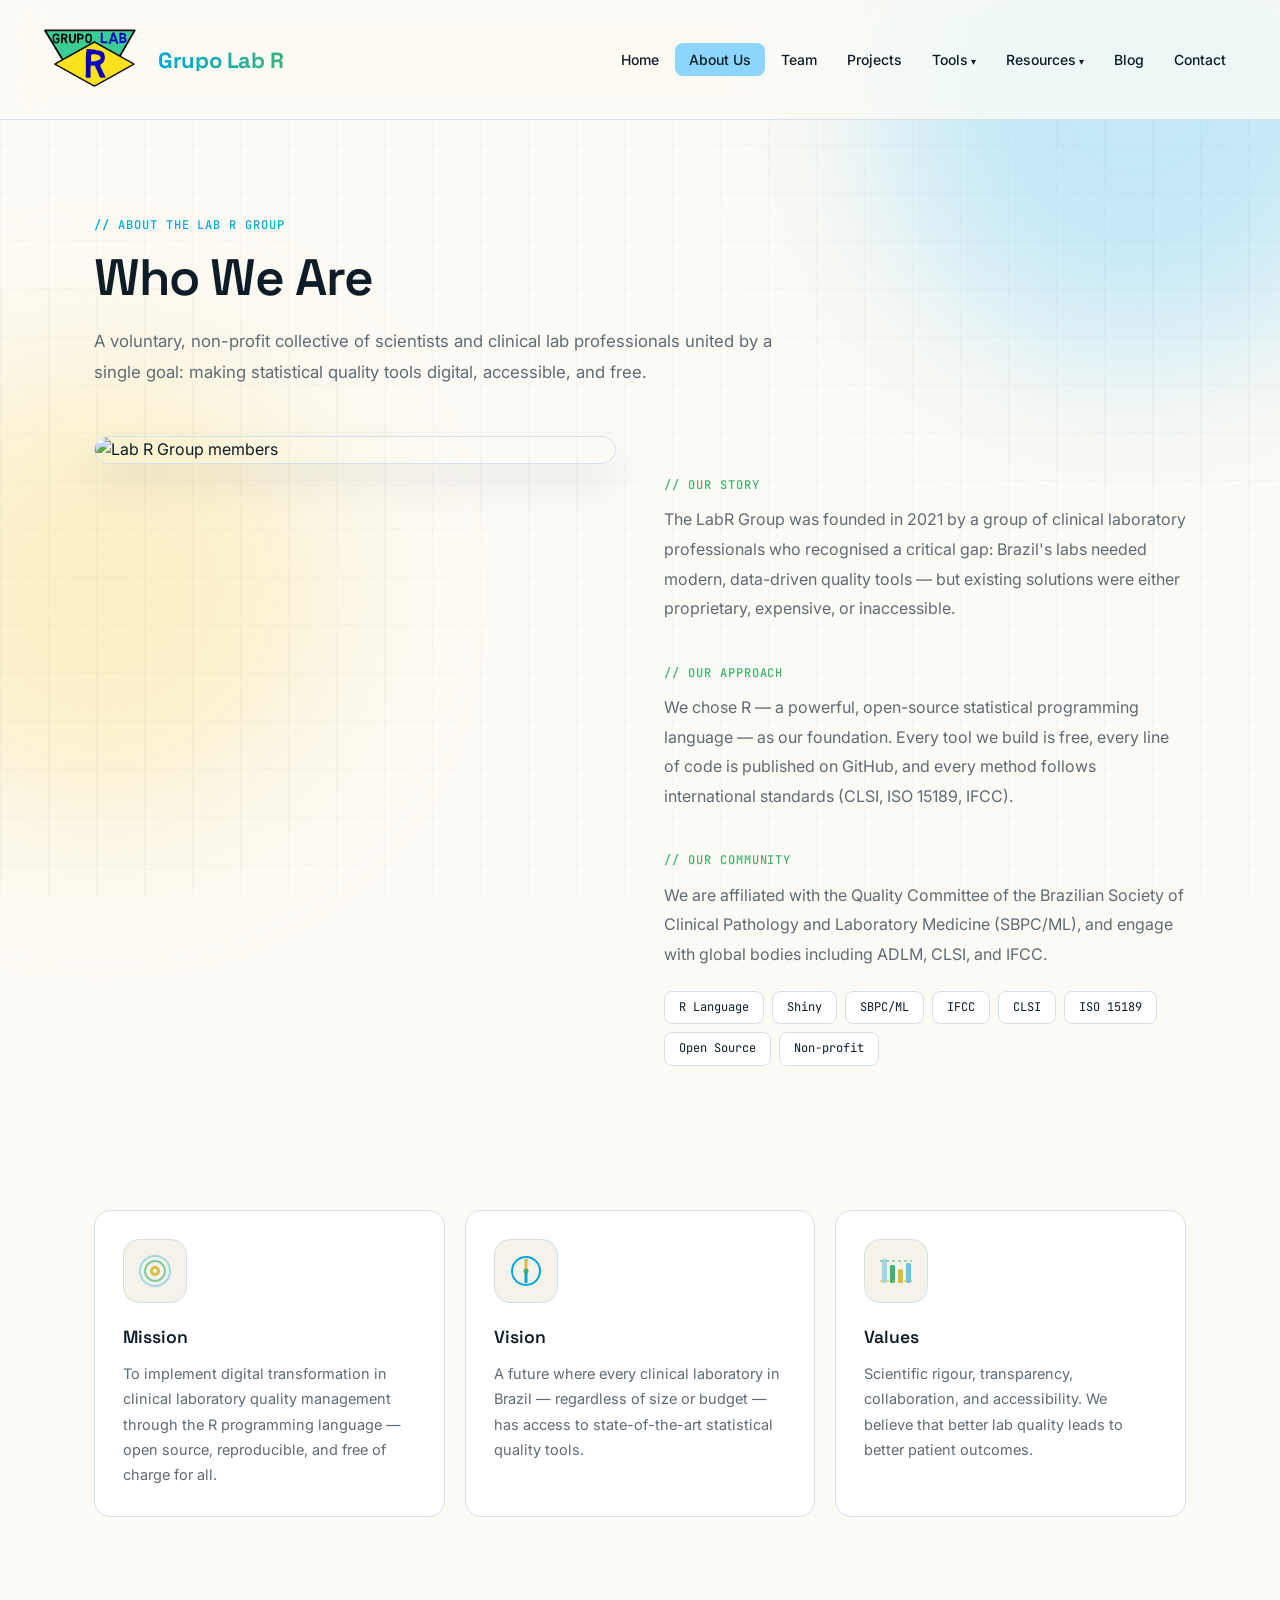
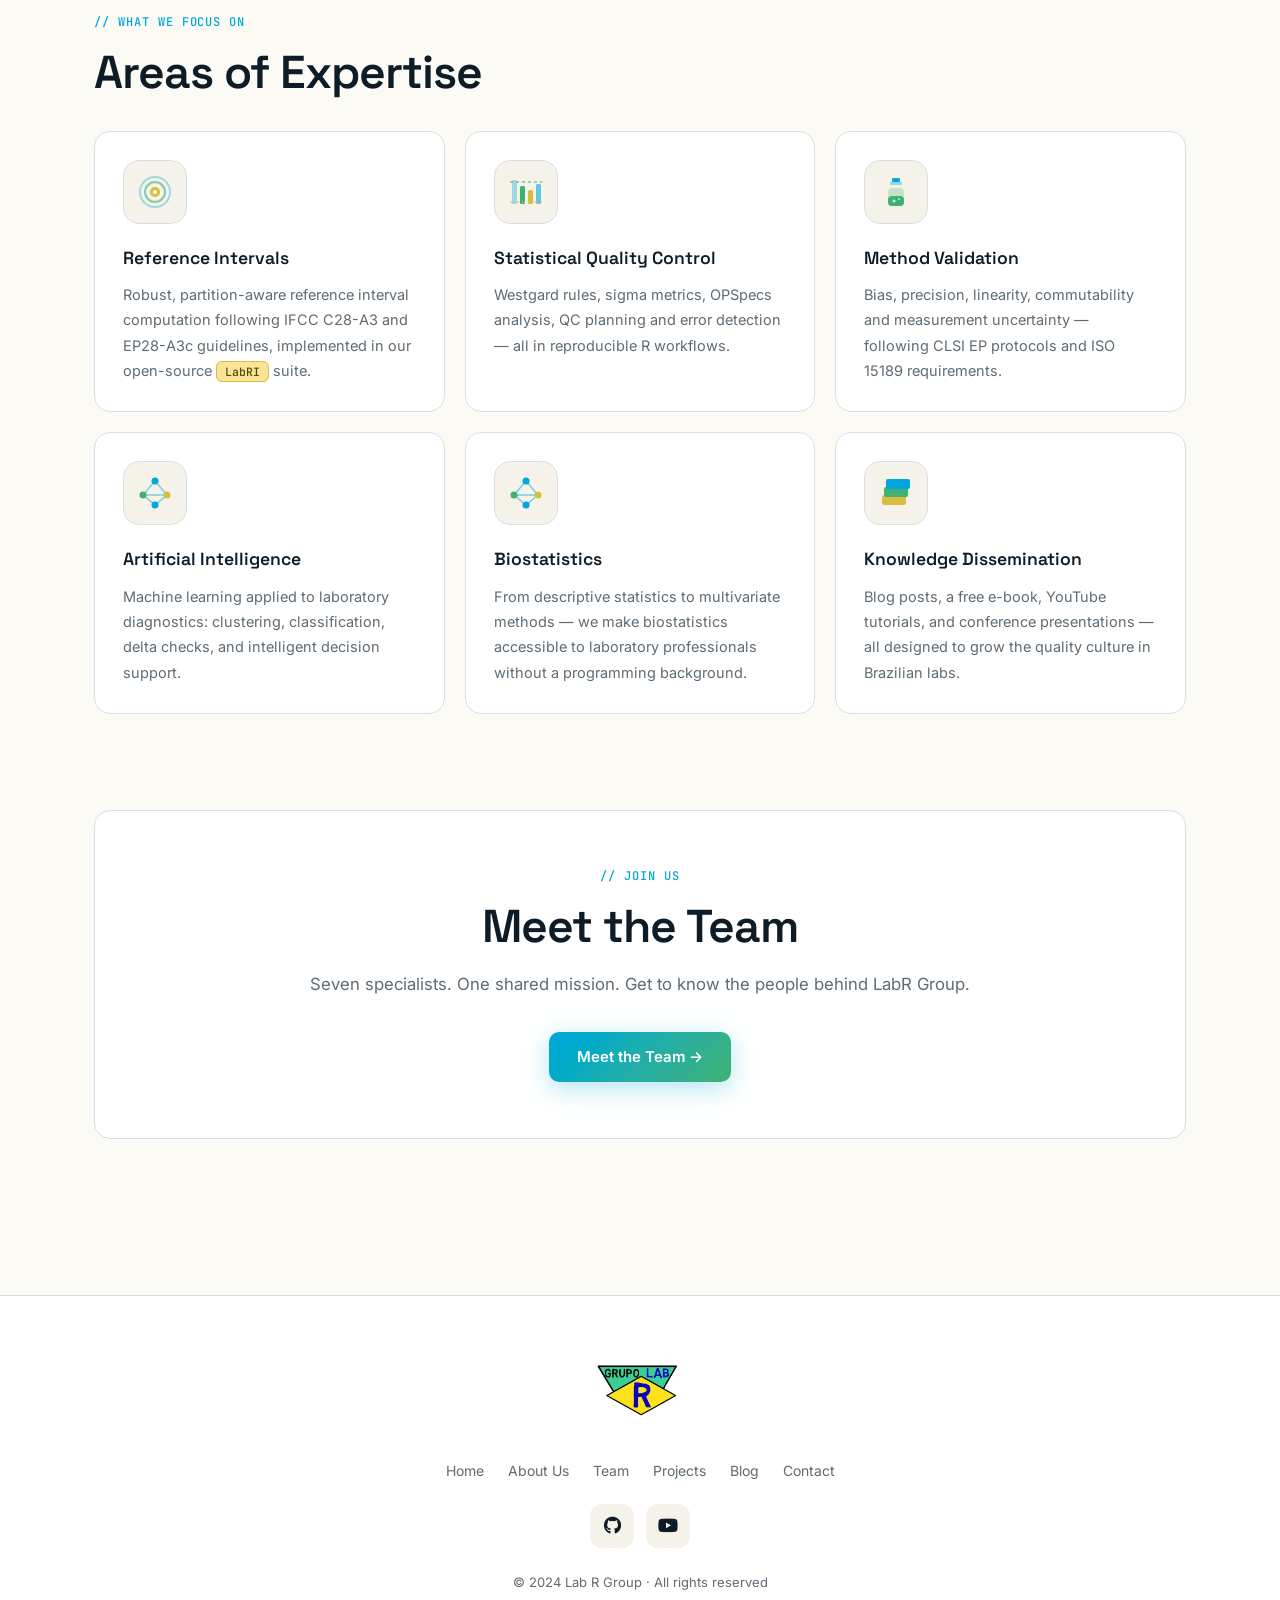
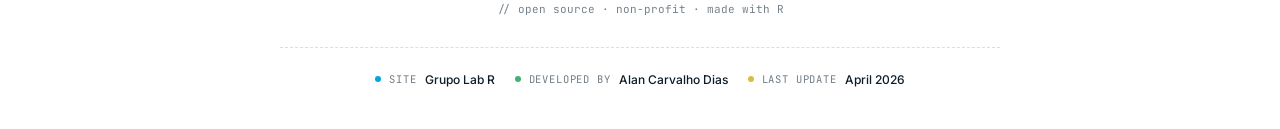
==== commit 1f56084f: "Add files via upload" ====
--- a/About_us.html
+++ b/About_us.html
@@ -213,5 +213,6 @@
       last = y;
     }, { passive: true });
   })();</script>
+<script src="labr-nav.js"></script>
 </body>
 </html>
--- a/labr-style.css
+++ b/labr-style.css
@@ -82,7 +82,7 @@
   z-index: 1000;
   display: flex; align-items: center; justify-content: space-between;
   padding: 0 40px;
-  height: 104px;
+  height: 120px;
   background: oklch(98.5% 0.008 95 / 0.82);
   transform: translateY(0);
   transition: transform .4s cubic-bezier(.4,0,.2,1), box-shadow .3s, height .3s;
@@ -96,7 +96,7 @@
   display: flex; align-items: center; gap: 12px;
   text-decoration: none;
 }
-.labr-nav .nav-logo img { height: 72px; width: auto; transition: transform .4s; }
+.labr-nav .nav-logo img { height: 92px; width: auto; transition: transform .4s; }
 .labr-nav:hover .nav-logo img { transform: rotate(-6deg) scale(1.04); }
 .labr-nav .nav-logo .brand-wrap { display: flex; flex-direction: column; line-height: 1; }
 .labr-nav .nav-logo .brand {
@@ -131,6 +131,15 @@
 
 .nav-links .has-drop { position: relative; }
 .nav-links .has-drop > a::after { content: ' ▾'; font-size: 10px; }
+/* Invisible bridge that keeps hover alive while cursor travels from link to menu */
+.nav-links .has-drop::after {
+  content: '';
+  position: absolute;
+  top: 100%; left: -12px; right: -12px;
+  height: 18px;
+  pointer-events: none;
+}
+.nav-links .has-drop:hover::after { pointer-events: auto; }
 .nav-links .drop {
   display: none;
   position: absolute; top: calc(100% + 6px); left: 0;
@@ -145,7 +154,9 @@
   color: var(--text); font-size: 13px; font-weight: 500;
 }
 .nav-links .drop a:hover { background: var(--bg3); }
-.nav-links .has-drop:hover .drop {
+.nav-links .has-drop:hover .drop,
+.nav-links .has-drop:focus-within .drop,
+.nav-links .has-drop.open .drop {
   display: block;
   animation: dropIn .18s ease-out;
 }
@@ -181,11 +192,11 @@
 .nav-mobile.open { display: flex; }
 
 /* ── Page wrapper ── */
-.page { position: relative; z-index: 1; padding-top: 104px; }
+.page { position: relative; z-index: 1; padding-top: 120px; }
 
 /* Scrolled state: shrink + shadow */
-.labr-nav.scrolled { height: 76px; box-shadow: 0 8px 28px oklch(22% 0.03 240 / 0.08); }
-.labr-nav.scrolled .nav-logo img { height: 52px; }
+.labr-nav.scrolled { height: 82px; box-shadow: 0 8px 28px oklch(22% 0.03 240 / 0.08); }
+.labr-nav.scrolled .nav-logo img { height: 62px; }
 .labr-nav.scrolled .nav-logo .brand { font-size: 18px; }
 .labr-nav.scrolled .nav-logo .brand-sub { font-size: 9.5px; margin-top: 2px; }
 
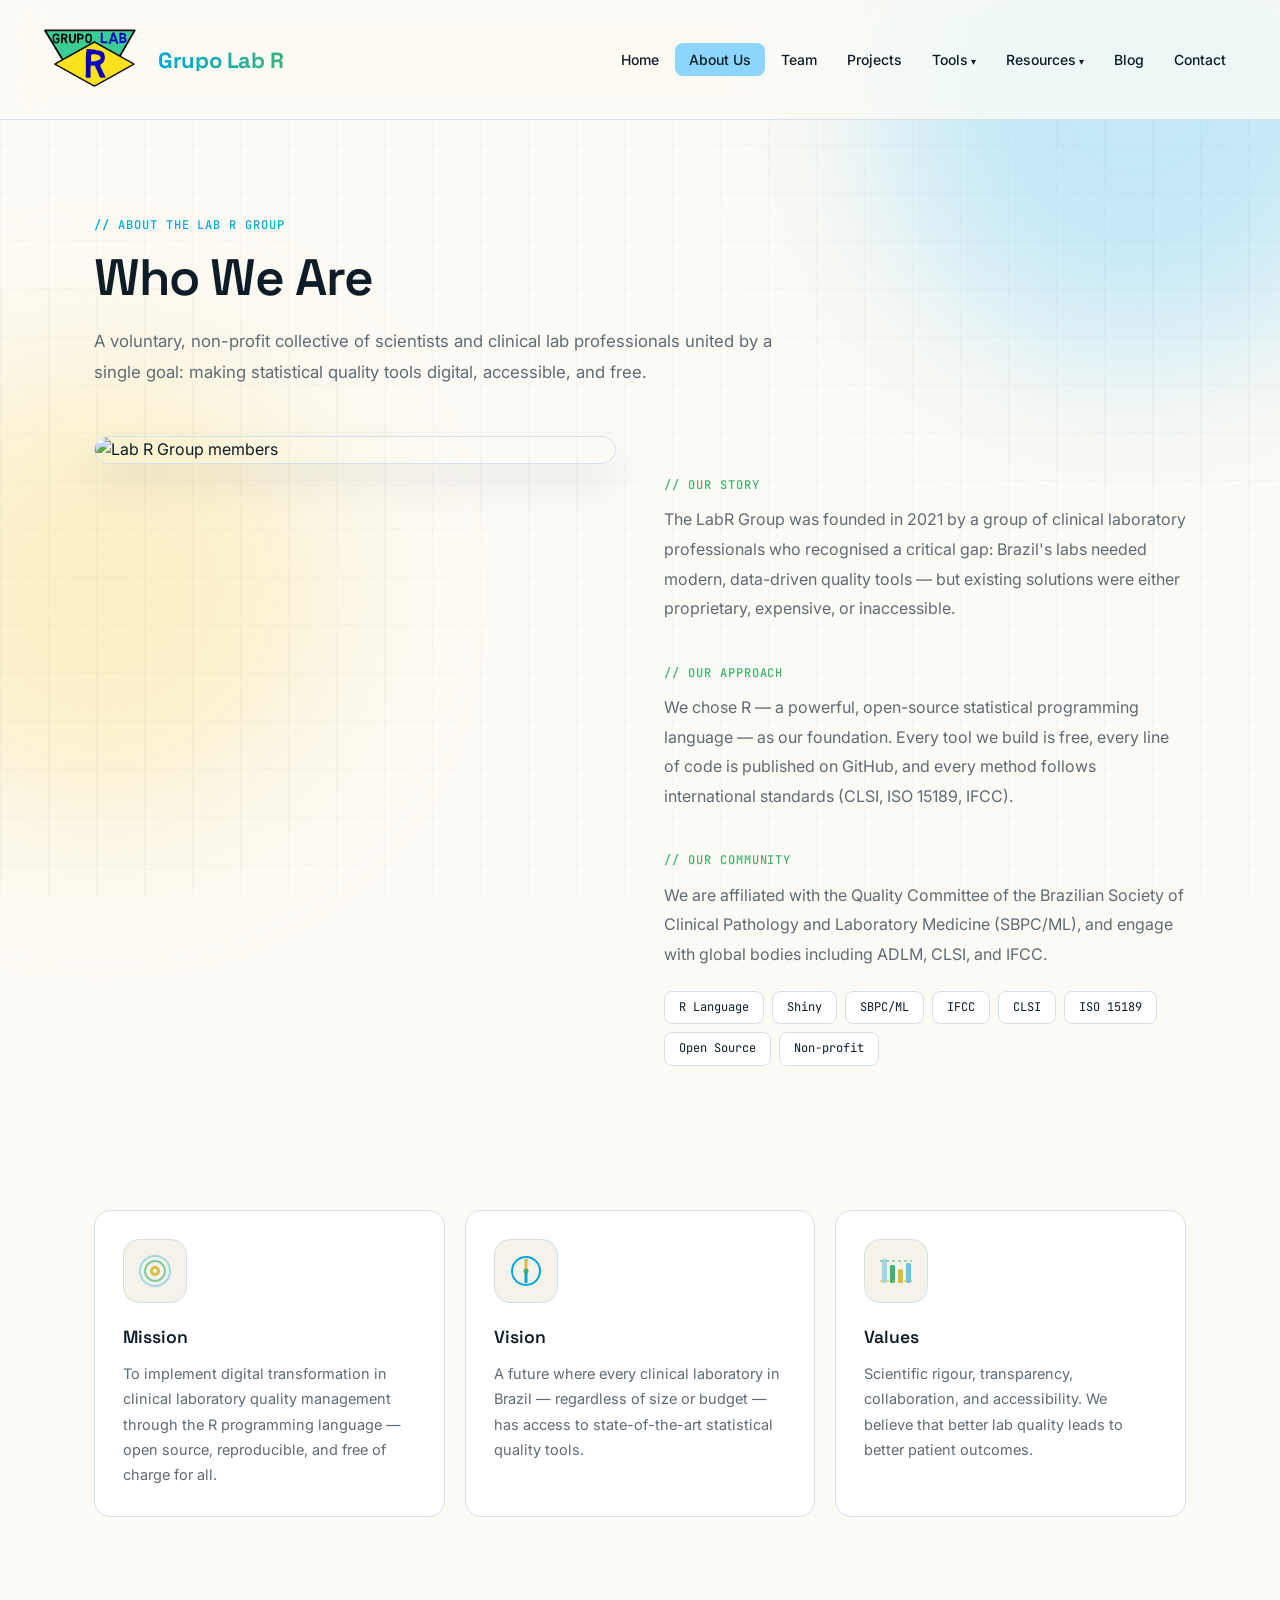
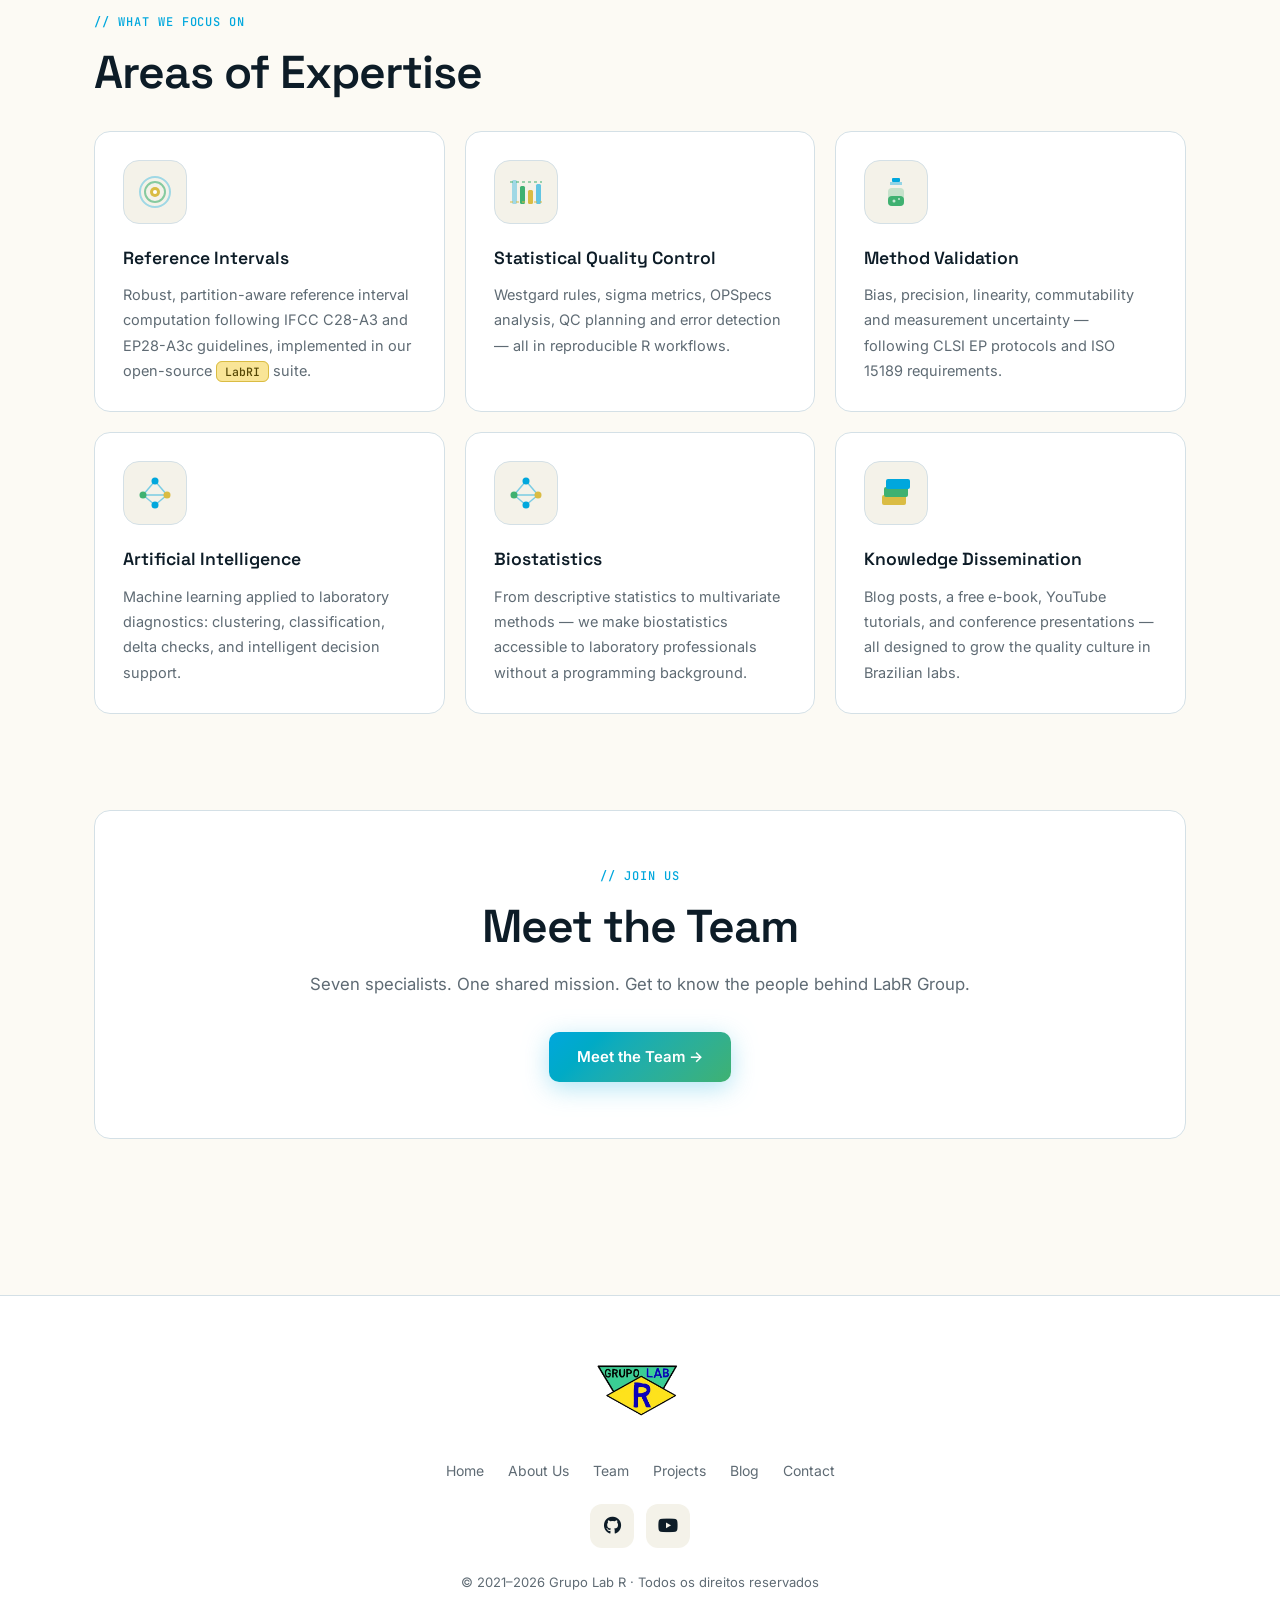
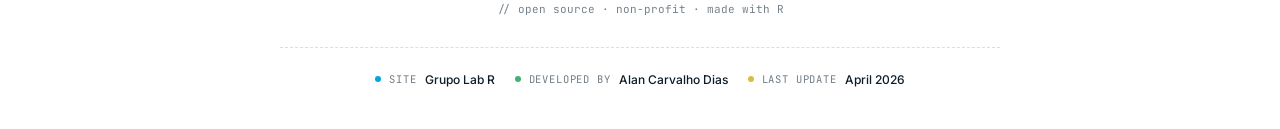
==== commit 181acd8c: "Add files via upload" ====
--- a/About_us.html
+++ b/About_us.html
@@ -1,12 +1,31 @@
 <!DOCTYPE html>
-<html lang="en">
+<html lang="pt-BR">
 <head>
   <meta charset="utf-8"/>
   <meta name="viewport" content="width=device-width, initial-scale=1.0"/>
-  <title>About Us — Lab R Group</title>
+  <title>Sobre o Grupo Lab R | História, Missão e Valores</title>
+  <meta name="description" content="Conheça a história, missão, visão e valores do Grupo Lab R — coletivo voluntário afiliado à SBPC/ML que democratiza ferramentas estatísticas open source para laboratórios clínicos brasileiros."/>
+  <meta name="author" content="Grupo Lab R"/>
+  <meta name="robots" content="index, follow, max-snippet:-1, max-image-preview:large"/>
+  <link rel="canonical" href="https://www.grupolabr.com/About_us.html"/>
+  <link rel="icon" type="image/png" href="imagens/logo_grupo_lab_r.png"/>
+  <link rel="apple-touch-icon" href="imagens/logo_grupo_lab_r.png"/>
+  <meta property="og:type" content="article"/>
+  <meta property="og:site_name" content="Grupo Lab R"/>
+  <meta property="og:locale" content="pt_BR"/>
+  <meta property="og:title" content="Sobre o Grupo Lab R | História, Missão e Valores"/>
+  <meta property="og:description" content="Conheça a história, missão, visão e valores do Grupo Lab R — coletivo voluntário afiliado à SBPC/ML que democratiza ferramentas estatísticas open source para laboratórios clínicos brasileiros."/>
+  <meta property="og:url" content="https://www.grupolabr.com/About_us.html"/>
+  <meta property="og:image" content="https://www.grupolabr.com/imagens/logo_grupo_lab_r.png"/>
+  <meta property="og:image:alt" content="Logo do Grupo Lab R"/>
+  <meta name="twitter:card" content="summary_large_image"/>
+  <meta name="twitter:title" content="Sobre o Grupo Lab R | História, Missão e Valores"/>
+  <meta name="twitter:description" content="Conheça a história, missão, visão e valores do Grupo Lab R — coletivo voluntário afiliado à SBPC/ML que democratiza ferramentas estatísticas open source para laboratórios clínicos brasileiros."/>
+  <meta name="twitter:image" content="https://www.grupolabr.com/imagens/logo_grupo_lab_r.png"/>
   <link rel="stylesheet" href="labr-style.css"/>
   <link rel="stylesheet" href="https://cdnjs.cloudflare.com/ajax/libs/font-awesome/6.4.2/css/all.min.css"/>
   <script defer src="labr-icons.js"></script>
+  <script type="application/ld+json">[{"@context":"https://schema.org","@type":"Organization","name":"Grupo Lab R","alternateName":["Lab R Group","GrupoLabR"],"url":"https://www.grupolabr.com/","logo":"https://www.grupolabr.com/imagens/logo_grupo_lab_r.png","description":"Coletivo voluntário e sem fins lucrativos que aplica a linguagem R à gestão da qualidade em laboratórios clínicos.","foundingDate":"2021","sameAs":["https://github.com/labrgrupo/site_labrgroup","https://www.youtube.com/@grupolabr4872"]},{"@context":"https://schema.org","@type":"WebSite","name":"Grupo Lab R","url":"https://www.grupolabr.com/","inLanguage":"pt-BR","publisher":{"@type":"Organization","name":"Grupo Lab R"}},{"@context":"https://schema.org","@type":"BreadcrumbList","itemListElement":[{"@type":"ListItem","position":1,"name":"Início","item":"https://www.grupolabr.com/"},{"@type":"ListItem","position":2,"name":"Sobre","item":"https://www.grupolabr.com/About_us.html"}]}]</script>
 </head>
 <body>
 
@@ -184,7 +203,7 @@
     <a href="https://github.com/labrgrupo/site_labrgroup"><i class="fab fa-github"></i></a>
     <a href="https://www.youtube.com/@grupolabr4872/videos"><i class="fab fa-youtube"></i></a>
   </div>
-  <div class="footer-copy">© 2024 Lab R Group · All rights reserved</div>
+  <div class="footer-copy">© 2021–2026 Grupo Lab R · Todos os direitos reservados</div>
   <div class="footer-mono">// open source · non-profit · made with R</div>
   <div class="footer-meta">
     <span class="meta-item"><span class="dot"></span><span class="meta-label">Site</span><span class="meta-value">Grupo Lab R</span></span>
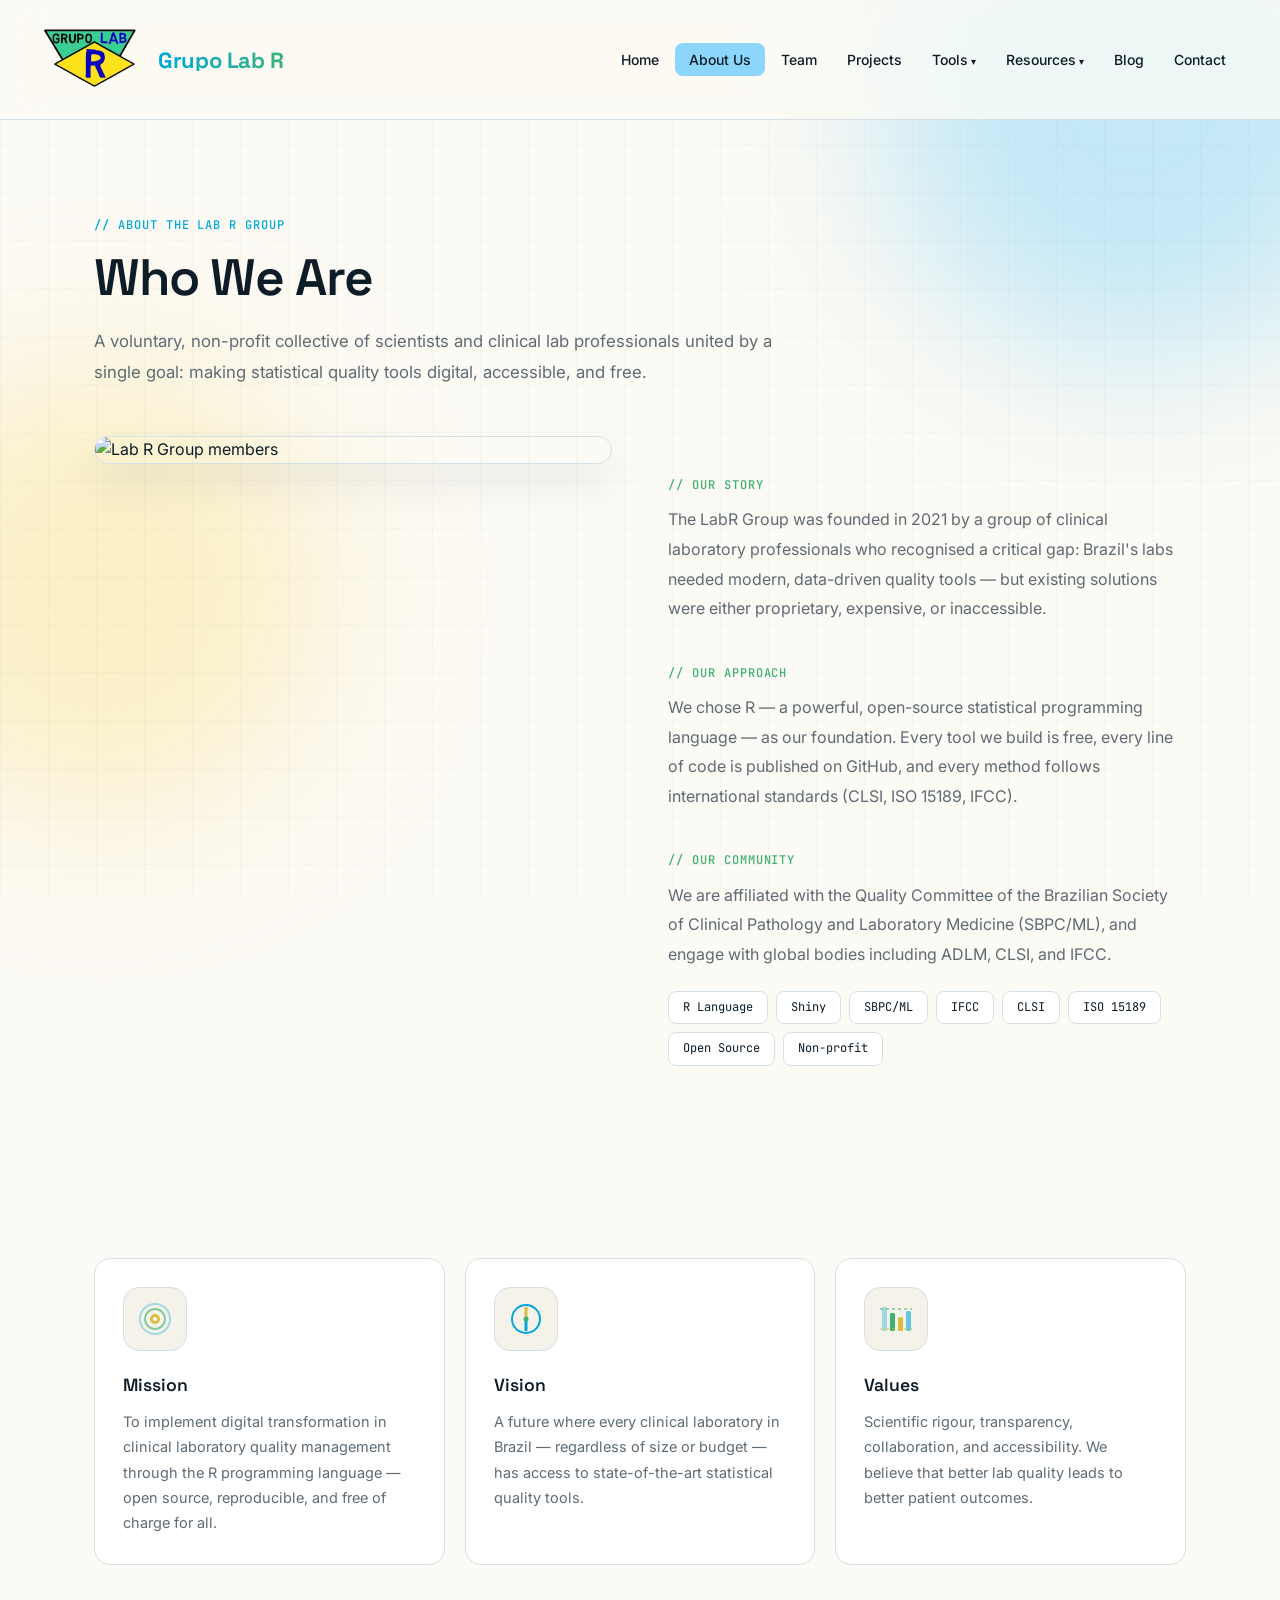
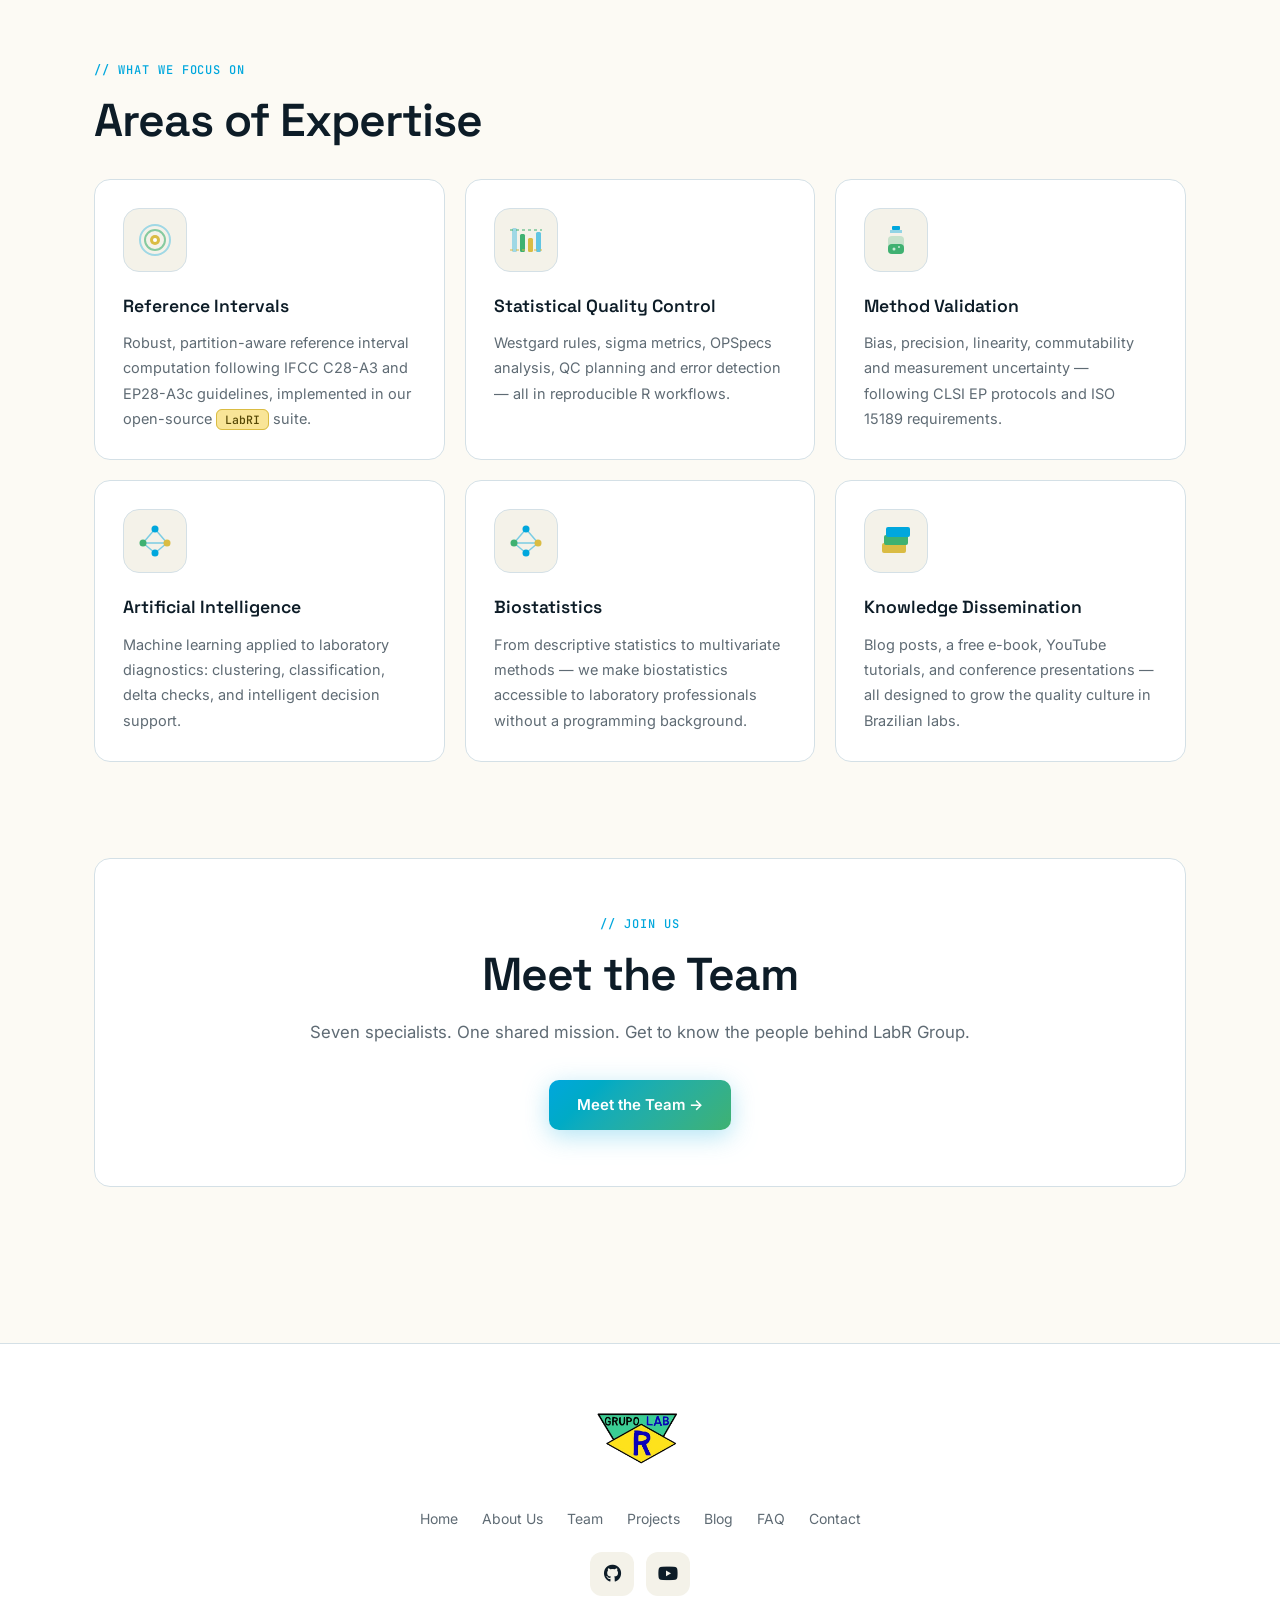
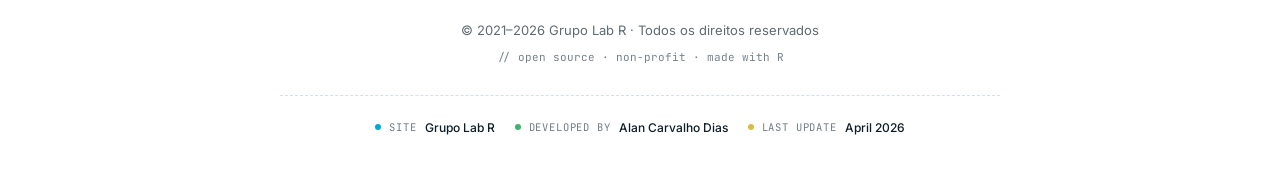
==== commit 47c8442c: "Add files via upload" ====
--- a/About_us.html
+++ b/About_us.html
@@ -7,7 +7,7 @@
   <meta name="description" content="Conheça a história, missão, visão e valores do Grupo Lab R — coletivo voluntário afiliado à SBPC/ML que democratiza ferramentas estatísticas open source para laboratórios clínicos brasileiros."/>
   <meta name="author" content="Grupo Lab R"/>
   <meta name="robots" content="index, follow, max-snippet:-1, max-image-preview:large"/>
-  <link rel="canonical" href="https://www.grupolabr.com/About_us.html"/>
+  <link rel="canonical" href="https://grupolabr.com/About_us.html"/>
   <link rel="icon" type="image/png" href="imagens/logo_grupo_lab_r.png"/>
   <link rel="apple-touch-icon" href="imagens/logo_grupo_lab_r.png"/>
   <meta property="og:type" content="article"/>
@@ -15,17 +15,17 @@
   <meta property="og:locale" content="pt_BR"/>
   <meta property="og:title" content="Sobre o Grupo Lab R | História, Missão e Valores"/>
   <meta property="og:description" content="Conheça a história, missão, visão e valores do Grupo Lab R — coletivo voluntário afiliado à SBPC/ML que democratiza ferramentas estatísticas open source para laboratórios clínicos brasileiros."/>
-  <meta property="og:url" content="https://www.grupolabr.com/About_us.html"/>
-  <meta property="og:image" content="https://www.grupolabr.com/imagens/logo_grupo_lab_r.png"/>
+  <meta property="og:url" content="https://grupolabr.com/About_us.html"/>
+  <meta property="og:image" content="https://grupolabr.com/imagens/logo_grupo_lab_r.png"/>
   <meta property="og:image:alt" content="Logo do Grupo Lab R"/>
   <meta name="twitter:card" content="summary_large_image"/>
   <meta name="twitter:title" content="Sobre o Grupo Lab R | História, Missão e Valores"/>
   <meta name="twitter:description" content="Conheça a história, missão, visão e valores do Grupo Lab R — coletivo voluntário afiliado à SBPC/ML que democratiza ferramentas estatísticas open source para laboratórios clínicos brasileiros."/>
-  <meta name="twitter:image" content="https://www.grupolabr.com/imagens/logo_grupo_lab_r.png"/>
+  <meta name="twitter:image" content="https://grupolabr.com/imagens/logo_grupo_lab_r.png"/>
   <link rel="stylesheet" href="labr-style.css"/>
   <link rel="stylesheet" href="https://cdnjs.cloudflare.com/ajax/libs/font-awesome/6.4.2/css/all.min.css"/>
   <script defer src="labr-icons.js"></script>
-  <script type="application/ld+json">[{"@context":"https://schema.org","@type":"Organization","name":"Grupo Lab R","alternateName":["Lab R Group","GrupoLabR"],"url":"https://www.grupolabr.com/","logo":"https://www.grupolabr.com/imagens/logo_grupo_lab_r.png","description":"Coletivo voluntário e sem fins lucrativos que aplica a linguagem R à gestão da qualidade em laboratórios clínicos.","foundingDate":"2021","sameAs":["https://github.com/labrgrupo/site_labrgroup","https://www.youtube.com/@grupolabr4872"]},{"@context":"https://schema.org","@type":"WebSite","name":"Grupo Lab R","url":"https://www.grupolabr.com/","inLanguage":"pt-BR","publisher":{"@type":"Organization","name":"Grupo Lab R"}},{"@context":"https://schema.org","@type":"BreadcrumbList","itemListElement":[{"@type":"ListItem","position":1,"name":"Início","item":"https://www.grupolabr.com/"},{"@type":"ListItem","position":2,"name":"Sobre","item":"https://www.grupolabr.com/About_us.html"}]}]</script>
+  <script type="application/ld+json">[{"@context":"https://schema.org","@type":["Organization","EducationalOrganization"],"@id":"https://grupolabr.com/#organization","name":"Grupo Lab R","alternateName":["Grupo LabR","GrupoLabR","Grupo Lab-R","Lab R Group","LabR Group","LabRGroup","Lab-R Group","LabR","Lab R"],"url":"https://grupolabr.com/","logo":{"@type":"ImageObject","url":"https://grupolabr.com/imagens/logo_grupo_lab_r.png","width":512,"height":512},"image":"https://grupolabr.com/imagens/logo_grupo_lab_r.png","description":"Grupo Lab R (Lab R Group) é um coletivo voluntário e sem fins lucrativos de cientistas e profissionais de laboratório clínico que aplica a linguagem de programação R à gestão da qualidade, intervalos de referência, validação de métodos, controle estatístico de qualidade e inteligência artificial em medicina diagnóstica. The Lab R Group is a non-profit collective applying R programming to clinical laboratory quality.","foundingDate":"2021","foundingLocation":{"@type":"Place","name":"Brasil"},"areaServed":"Brasil","knowsAbout":["Linguagem R","R programming language","Laboratório clínico","Clinical Laboratory","Medicina diagnóstica","Diagnostic medicine","Controle de Qualidade Estatístico","Statistical Quality Control","Intervalos de Referência","Reference Intervals","Validação de Métodos","Method Validation","CLSI","IFCC","Regras de Westgard","Westgard Rules","Six Sigma laboratório","Biostatística","Biostatistics","Inteligência Artificial em saúde","Machine Learning medicina laboratorial","Shiny applications","R Shiny","ISO 15189","Gestão da qualidade laboratorial"],"sameAs":["https://github.com/labrgrupo","https://github.com/labrgrupo/site_labrgroup","https://www.youtube.com/@grupolabr4872"]},{"@context":"https://schema.org","@type":"WebSite","@id":"https://grupolabr.com/#website","name":"Grupo Lab R","alternateName":["Lab R Group","GrupoLabR","LabR Group"],"url":"https://grupolabr.com/","inLanguage":["pt-BR","en"],"publisher":{"@id":"https://grupolabr.com/#organization"},"potentialAction":{"@type":"SearchAction","target":"https://grupolabr.com/?q={search_term_string}","query-input":"required name=search_term_string"}},{"@context":"https://schema.org","@type":"BreadcrumbList","itemListElement":[{"@type":"ListItem","position":1,"name":"Início","item":"https://grupolabr.com/"},{"@type":"ListItem","position":2,"name":"Sobre","item":"https://grupolabr.com/About_us.html"}]}]</script>
 </head>
 <body>
 
@@ -54,6 +54,7 @@
       <div class="drop">
         <a href="Book.html"><i class="fa fa-book" style="width:16px"></i> Book</a>
         <a href="Presentations.html"><i class="fa fa-desktop" style="width:16px"></i> Presentations</a>
+        <a href="FAQ.html"><i class="fa fa-question-circle" style="width:16px"></i> FAQ</a>
       </div>
     </li>
     <li><a href="Blog.html">Blog</a></li>
@@ -72,8 +73,10 @@
   <a href="LabRI_chatbot.html">LabRI Chatbot</a>
   <a href="Book.html">Book</a>
   <a href="Presentations.html">Presentations</a>
+  <a href="FAQ.html">FAQ</a>
   <a href="Blog.html">Blog</a>
-  <a href="Contact.html">Contact</a>
+    <a href="FAQ.html">FAQ</a>
+    <a href="Contact.html">Contact</a>
 </div>
 
 <div class="page">
@@ -197,6 +200,7 @@
     <a href="Team.html">Team</a>
     <a href="Projects.html">Projects</a>
     <a href="Blog.html">Blog</a>
+    <a href="FAQ.html">FAQ</a>
     <a href="Contact.html">Contact</a>
   </div>
   <div class="footer-social">
--- a/labr-style.css
+++ b/labr-style.css
@@ -830,6 +830,117 @@
   padding: 12px 0;
 }
 
+/* ── About bilingual ── */
+.about-grid {
+  display: grid;
+  grid-template-columns: 1fr 1fr;
+  gap: 56px;
+  margin-bottom: 48px;
+}
+.about-h {
+  font-family: var(--font);
+  font-weight: 700;
+  font-size: clamp(1.6rem, 2.6vw, 2.2rem);
+  color: var(--text);
+  margin: 12px 0 20px;
+  letter-spacing: -0.01em;
+}
+.about-p {
+  font-family: var(--font);
+  color: var(--muted);
+  line-height: 1.75;
+  font-size: 15.5px;
+  margin: 0 0 18px;
+}
+.about-p strong { color: var(--text); font-weight: 600; }
+.about-p code {
+  font-family: var(--mono);
+  font-size: 0.9em;
+  background: var(--blue);
+  color: var(--blue-deep);
+  padding: 1px 6px;
+  border-radius: 4px;
+}
+.about-tags {
+  display: flex;
+  flex-wrap: wrap;
+  gap: 8px;
+  padding: 28px 0 8px;
+  border-top: 1px dashed var(--border);
+}
+.about-tags .tag {
+  font-family: var(--mono);
+  font-size: 12px;
+  color: var(--muted);
+  padding: 5px 11px;
+  background: var(--bg2);
+  border: 1px solid var(--border);
+  border-radius: 999px;
+  transition: all .2s;
+}
+.about-tags .tag:hover {
+  color: var(--blue-deep);
+  background: var(--blue);
+  border-color: var(--blue-deep);
+}
+@media (max-width: 820px) {
+  .about-grid { grid-template-columns: 1fr; gap: 36px; }
+}
+
+/* ── FAQ ── */
+.faq-list { display: flex; flex-direction: column; gap: 12px; }
+.faq-item {
+  background: var(--bg2);
+  border: 1px solid var(--border);
+  border-radius: 14px;
+  overflow: hidden;
+  transition: border-color .2s, box-shadow .2s;
+}
+.faq-item[open] {
+  border-color: var(--blue-deep);
+  box-shadow: 0 10px 28px oklch(22% 0.03 240 / 0.06);
+}
+.faq-item summary {
+  padding: 20px 24px;
+  cursor: pointer;
+  list-style: none;
+  display: flex; align-items: center; justify-content: space-between;
+  gap: 16px;
+  font-family: var(--font);
+  font-weight: 600;
+  font-size: 1.02rem;
+  color: var(--text);
+  transition: background .2s;
+}
+.faq-item summary::-webkit-details-marker { display: none; }
+.faq-item summary:hover { background: var(--bg3); }
+.faq-q { flex: 1; }
+.faq-toggle {
+  font-family: var(--mono);
+  font-size: 22px;
+  color: var(--blue-deep);
+  width: 32px; height: 32px;
+  border-radius: 8px;
+  background: var(--blue);
+  display: inline-flex; align-items: center; justify-content: center;
+  flex-shrink: 0;
+  transition: transform .25s, background .2s;
+}
+.faq-item[open] .faq-toggle {
+  background: var(--green);
+  color: var(--green-deep);
+  transform: rotate(180deg);
+}
+.faq-a {
+  padding: 0 24px 24px;
+  color: var(--muted);
+  line-height: 1.8;
+  font-size: 15px;
+}
+.faq-item[open] .faq-a {
+  animation: fadeUp .35s ease-out;
+}
+
 /* ── Responsive ── */
 @media (max-width: 900px) {
   .labr-nav .nav-links { display: none; }
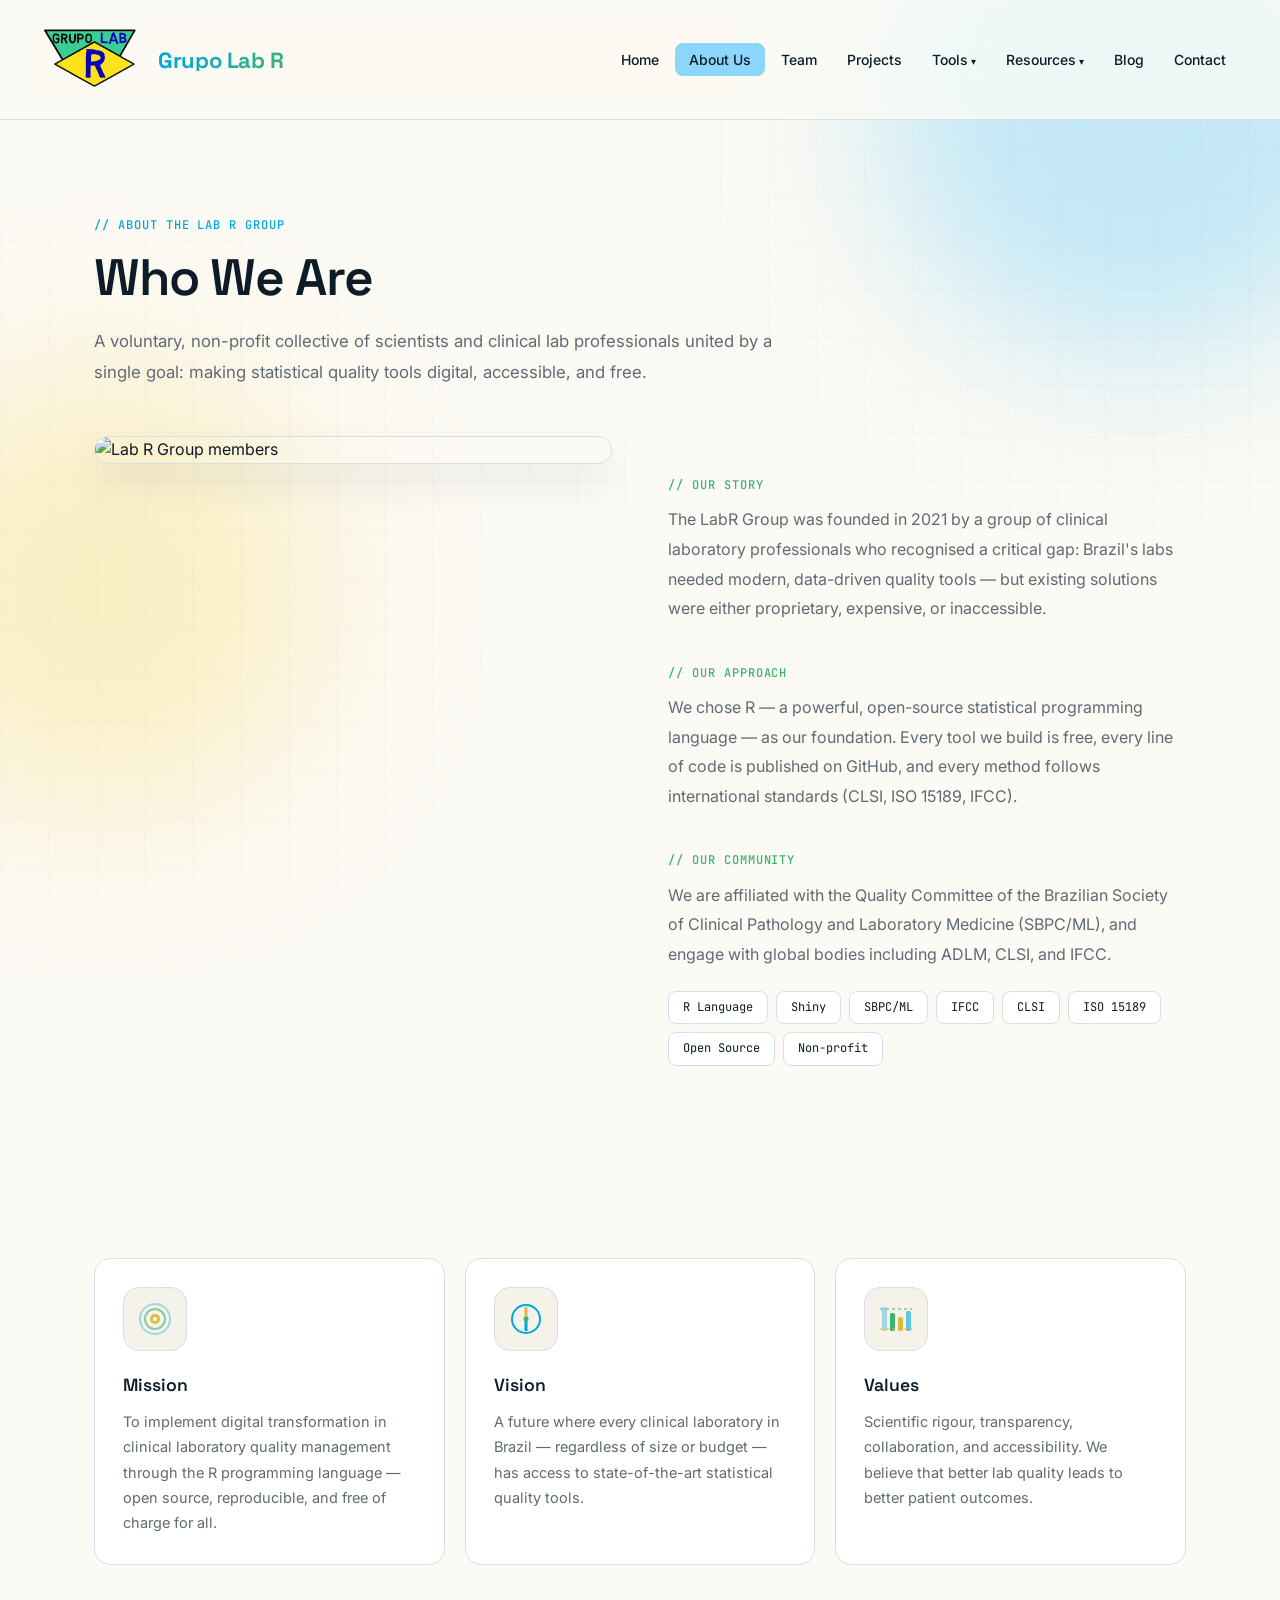
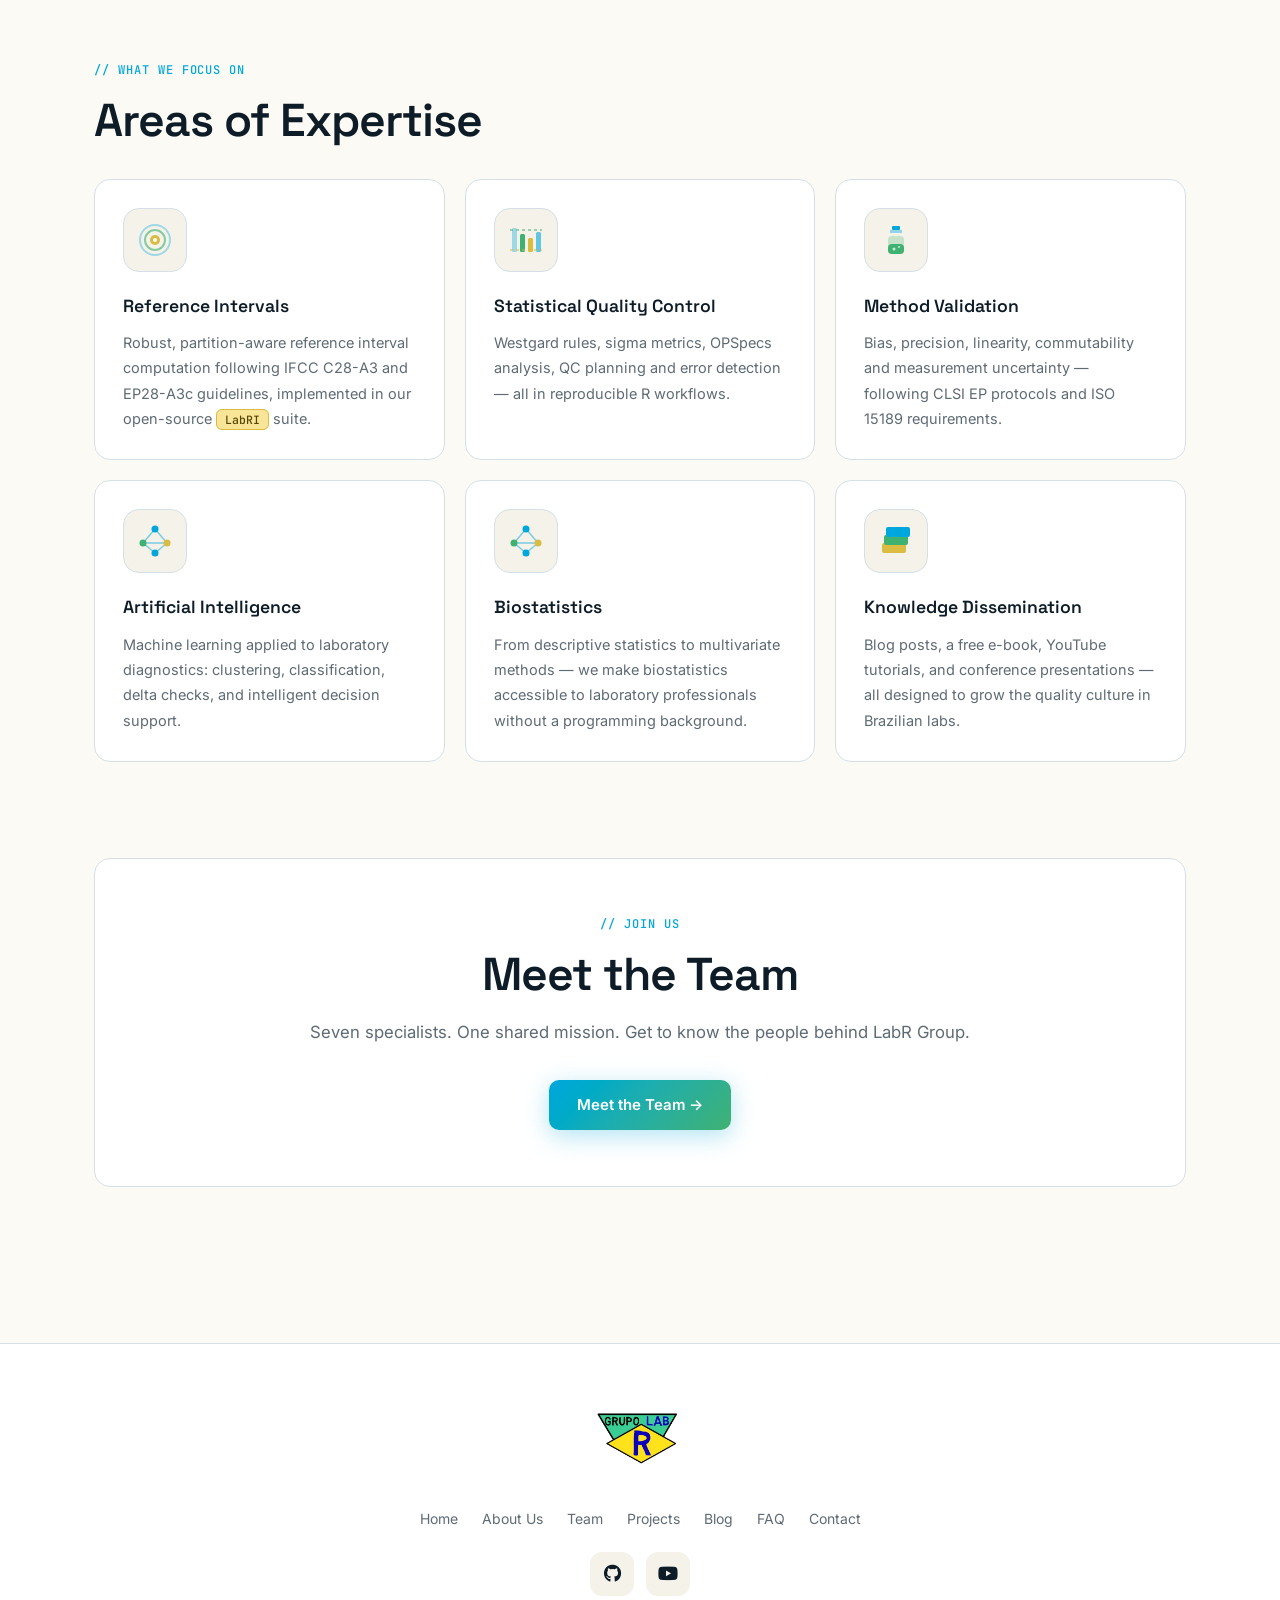
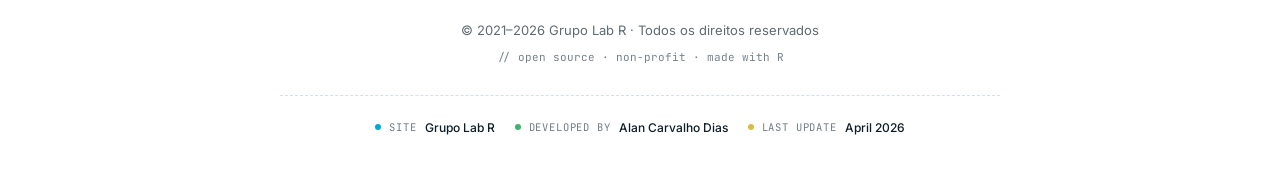
==== commit 07a1dc99: "Add files via upload" ====
--- a/About_us.html
+++ b/About_us.html
@@ -52,7 +52,7 @@
     <li class="has-drop">
       <a href="#">Resources</a>
       <div class="drop">
-        <a href="Book.html"><i class="fa fa-book" style="width:16px"></i> Book</a>
+        <a href="Book.html"><i class="fa fa-book" style="width:16px"></i> Books</a>
         <a href="Presentations.html"><i class="fa fa-desktop" style="width:16px"></i> Presentations</a>
         <a href="FAQ.html"><i class="fa fa-question-circle" style="width:16px"></i> FAQ</a>
       </div>
@@ -71,7 +71,7 @@
   <a href="Projects.html">Projects</a>
   <a href="LabRI_Packed.html">LabRI Packed</a>
   <a href="LabRI_chatbot.html">LabRI Chatbot</a>
-  <a href="Book.html">Book</a>
+  <a href="Book.html">Books</a>
   <a href="Presentations.html">Presentations</a>
   <a href="FAQ.html">FAQ</a>
   <a href="Blog.html">Blog</a>
@@ -204,8 +204,8 @@
     <a href="Contact.html">Contact</a>
   </div>
   <div class="footer-social">
-    <a href="https://github.com/labrgrupo/site_labrgroup"><i class="fab fa-github"></i></a>
-    <a href="https://www.youtube.com/@grupolabr4872/videos"><i class="fab fa-youtube"></i></a>
+    <a href="https://github.com/labrgrupo/site_labrgroup" title="GitHub"><i class="fab fa-github"></i></a>
+    <a href="https://www.youtube.com/@grupolabr4872/videos" title="YouTube"><i class="fab fa-youtube"></i></a>
   </div>
   <div class="footer-copy">© 2021–2026 Grupo Lab R · Todos os direitos reservados</div>
   <div class="footer-mono">// open source · non-profit · made with R</div>
--- a/labr-style.css
+++ b/labr-style.css
@@ -128,6 +128,14 @@
   background: var(--blue);
   color: oklch(22% 0.03 240);
 }
+.nav-links .drop a.active {
+  background: var(--blue);
+  color: var(--blue-deep);
+}
+.nav-mobile a.active {
+  background: var(--blue);
+  color: var(--blue-deep);
+}
 
 .nav-links .has-drop { position: relative; }
 .nav-links .has-drop > a::after { content: ' ▾'; font-size: 10px; }
@@ -830,6 +838,132 @@
   padding: 12px 0;
 }
 
+/* ── Book list ── */
+.book-count {
+  display: flex; align-items: baseline; gap: 14px;
+  margin-bottom: 36px;
+  padding-bottom: 20px;
+  border-bottom: 1px solid var(--border);
+}
+.book-count-num {
+  font-family: var(--mono);
+  font-size: clamp(2.4rem, 5vw, 3.6rem);
+  font-weight: 700;
+  color: var(--blue-deep);
+  letter-spacing: -0.02em;
+  line-height: 1;
+}
+.book-count-label {
+  font-family: var(--mono);
+  font-size: 13px;
+  color: var(--muted);
+  text-transform: lowercase;
+}
+.book-list {
+  list-style: none;
+  padding: 0;
+  margin: 0;
+  display: flex;
+  flex-direction: column;
+  gap: 10px;
+}
+.book-item { margin: 0; }
+.book-link {
+  display: grid;
+  grid-template-columns: 44px 1fr auto;
+  gap: 20px;
+  align-items: start;
+  padding: 22px 24px;
+  background: var(--bg2);
+  border: 1px solid var(--border);
+  border-radius: 14px;
+  text-decoration: none;
+  color: var(--text);
+  transition: border-color .2s, background .2s, transform .2s, box-shadow .2s;
+}
+.book-link:hover {
+  border-color: var(--blue-deep);
+  background: var(--bg3);
+  transform: translateX(4px);
+  box-shadow: 0 12px 28px oklch(22% 0.03 240 / 0.06);
+}
+.book-num {
+  font-family: var(--mono);
+  font-size: 13px;
+  font-weight: 600;
+  color: var(--muted);
+  padding-top: 4px;
+  letter-spacing: 0.02em;
+}
+.book-link:hover .book-num { color: var(--blue-deep); }
+.book-main {
+  display: flex;
+  flex-direction: column;
+  gap: 6px;
+  min-width: 0;
+}
+.book-authors {
+  font-family: var(--mono);
+  font-size: 11.5px;
+  color: var(--muted);
+  text-transform: uppercase;
+  letter-spacing: 0.05em;
+  line-height: 1.5;
+}
+.book-title {
+  font-family: var(--font);
+  font-weight: 600;
+  font-size: 16px;
+  color: var(--text);
+  line-height: 1.4;
+  letter-spacing: -0.005em;
+}
+.book-meta {
+  display: flex;
+  flex-wrap: wrap;
+  gap: 6px 14px;
+  align-items: center;
+  margin-top: 4px;
+}
+.book-pub {
+  font-family: var(--font);
+  font-size: 13px;
+  color: var(--muted);
+  font-style: italic;
+}
+.book-host {
+  font-family: var(--mono);
+  font-size: 11px;
+  color: var(--blue-deep);
+  background: var(--blue);
+  padding: 2px 8px;
+  border-radius: 999px;
+  letter-spacing: 0;
+}
+.book-arrow {
+  display: flex;
+  align-items: center;
+  justify-content: center;
+  width: 40px; height: 40px;
+  border-radius: 10px;
+  background: var(--bg);
+  border: 1px solid var(--border);
+  color: var(--muted);
+  font-size: 14px;
+  transition: all .2s;
+  flex-shrink: 0;
+}
+.book-link:hover .book-arrow {
+  background: var(--blue-deep);
+  color: var(--bg);
+  border-color: var(--blue-deep);
+  transform: translate(2px, -2px);
+}
+@media (max-width: 640px) {
+  .book-link { grid-template-columns: 36px 1fr; padding: 18px; gap: 14px; }
+  .book-arrow { grid-column: 2; justify-self: end; margin-top: 6px; }
+}
+
 /* ── About bilingual ── */
 .about-grid {
   display: grid;
